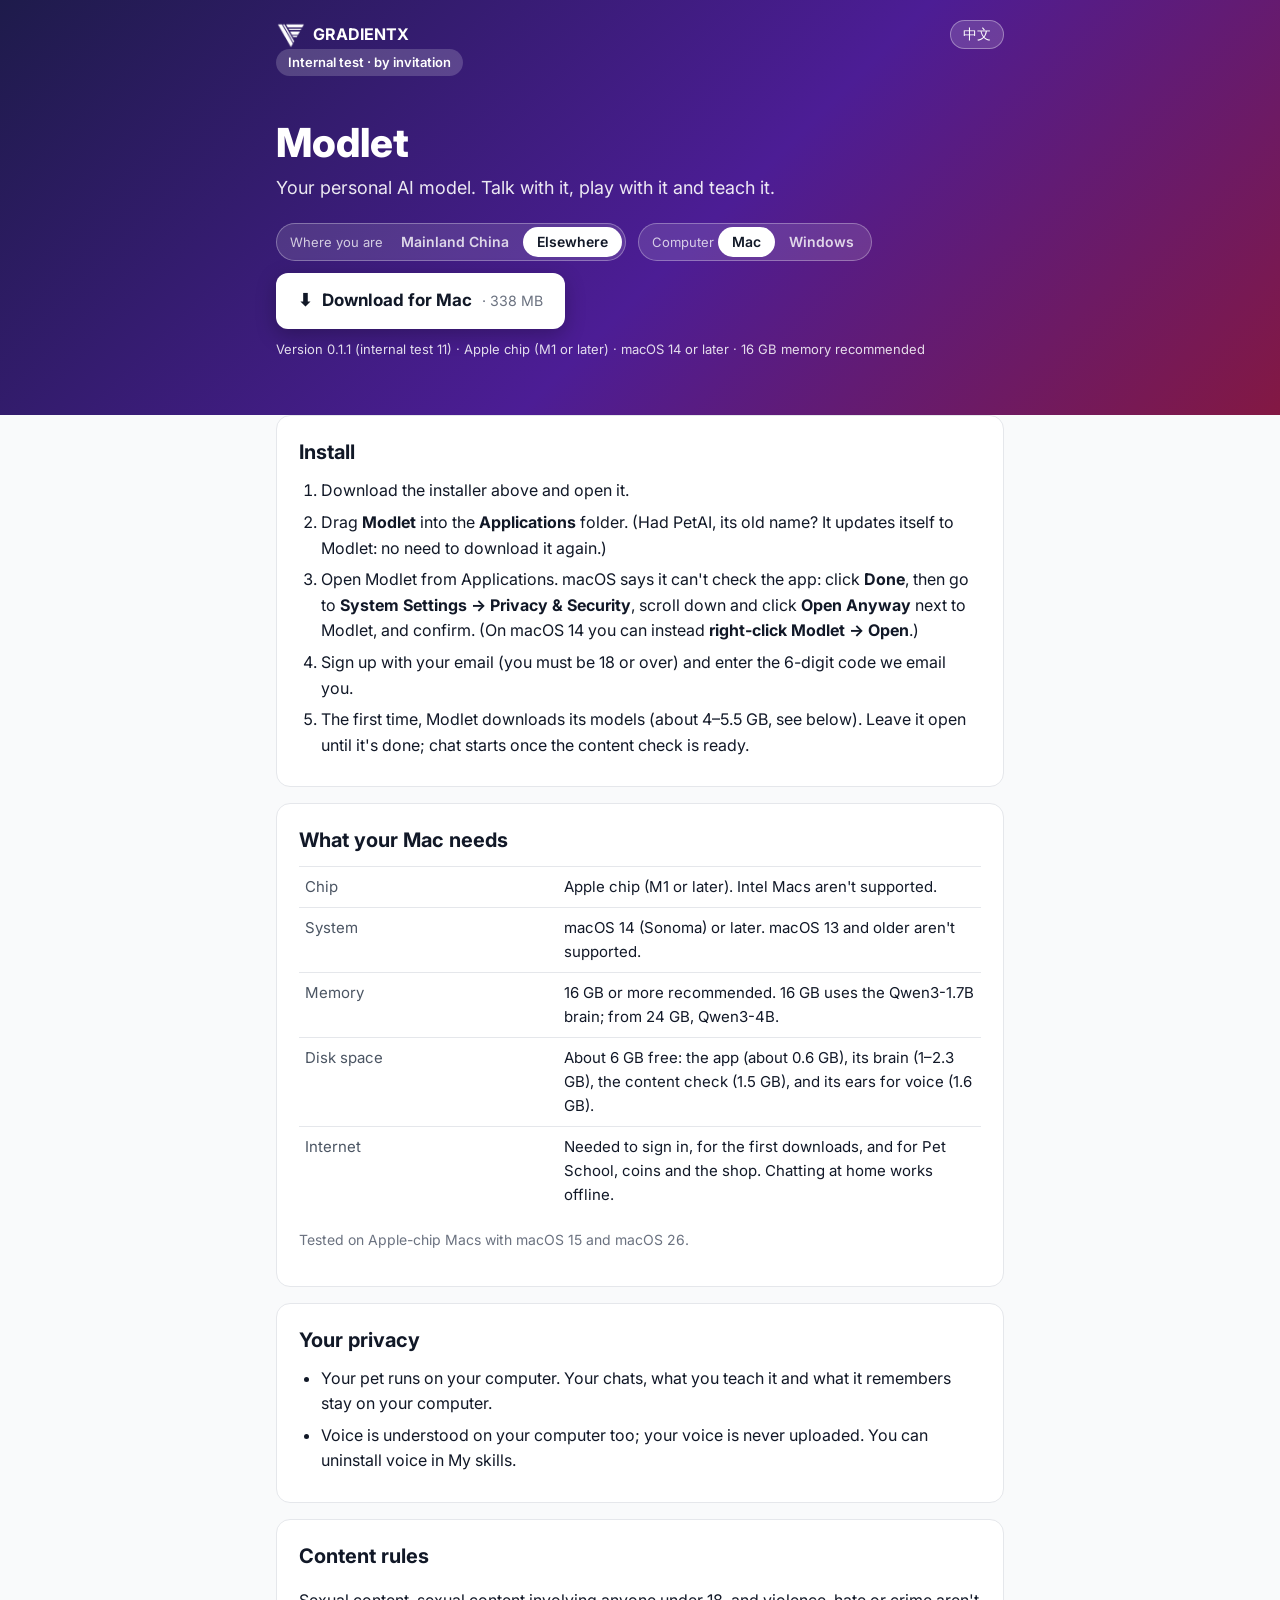
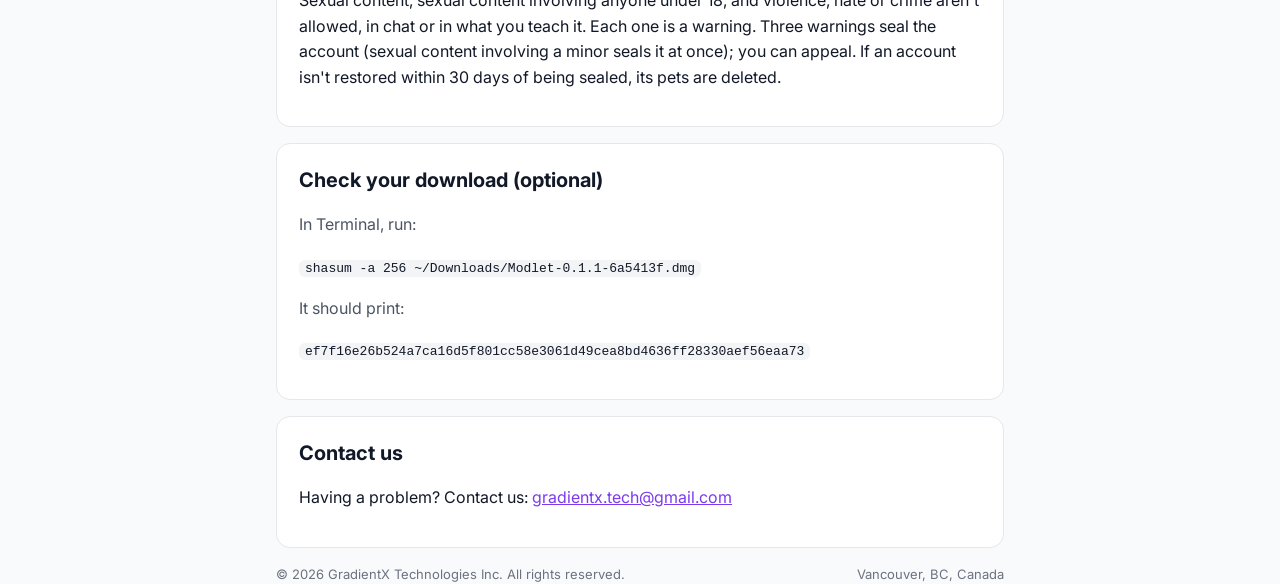
==== modlet/index.html @ 3e4a2b92 "Modlet download page: choose where you are (mainland China / elsewhere) and Mac or Windows; Windows " ====
<!DOCTYPE html>
<html lang="en">
<head>
  <meta charset="UTF-8" />
  <meta name="viewport" content="width=device-width, initial-scale=1.0" />
  <title>Modlet — internal test</title>
  <meta name="robots" content="noindex, nofollow" />
  <meta name="description" content="Modlet for Mac and Windows, an internal test by GradientX Technologies Inc." />
  <link rel="icon" type="image/png" href="../favicon.png" />
  <link rel="preconnect" href="https://fonts.googleapis.com" />
  <link rel="preconnect" href="https://fonts.gstatic.com" crossorigin />
  <!-- not render-blocking: Google Fonts doesn't load in mainland China, and the page shouldn't wait for it there -->
  <link href="https://fonts.googleapis.com/css2?family=Inter:wght@400;600;700;800&display=swap" rel="stylesheet" media="print" onload="this.media='all'" />
  <style>
    :root { --ink: #111827; --muted: #4b5563; --faint: #6b7280; --line: #e5e7eb; --bg: #f9fafb; --card: #ffffff;
            --accent: #7c3aed; --accent2: #db2777; --warn-bg: #fff7ed; --warn-line: #fdba74; --code: #f3f4f6; }
    * { box-sizing: border-box; font-family: 'Inter', -apple-system, 'PingFang SC', 'Hiragino Sans GB', sans-serif; }
    body { margin: 0; background: var(--bg); color: var(--ink); line-height: 1.6; }
    a { color: var(--accent); }
    .wrap { max-width: 760px; margin: 0 auto; padding: 0 16px; }
    header { background: linear-gradient(135deg, #1e1b4b, #4c1d95 55%, #831843); color: #fff; padding: 20px 0 56px; }
    .top { display: flex; justify-content: space-between; align-items: center; }
    .top a { color: #fff; text-decoration: none; font-weight: 700; display: flex; align-items: center; gap: 8px; }
    .top img { height: 28px; }
    .lang { background: rgba(255,255,255,.15); color: #fff; border: 1px solid rgba(255,255,255,.35); border-radius: 999px; padding: 4px 12px; cursor: pointer; font-size: 14px; }
    h1 { font-size: 40px; line-height: 1.15; margin: 40px 0 8px; font-weight: 800; }
    .sub { font-size: 18px; opacity: .9; margin: 0 0 20px; }
    .badge { display: inline-block; background: rgba(255,255,255,.18); border-radius: 999px; padding: 3px 12px; font-size: 13px; font-weight: 600; margin-bottom: 4px; }
    .dl { display: inline-flex; align-items: center; gap: 10px; background: #fff; color: var(--ink); text-decoration: none; font-weight: 700;
          padding: 14px 22px; border-radius: 12px; font-size: 17px; box-shadow: 0 6px 20px rgba(0,0,0,.25); }
    .dl small { font-weight: 400; color: var(--faint); }
    .meta { font-size: 13px; opacity: .85; margin-top: 10px; }
    main { margin-top: -28px; }
    .card { background: var(--card); border: 1px solid var(--line); border-radius: 14px; padding: 20px 22px; margin: 0 0 16px; }
    h2 { font-size: 20px; margin: 0 0 10px; }
    ol, ul { padding-left: 22px; margin: 8px 0; }
    li { margin: 6px 0; }
    .muted { color: var(--muted); }
    .faint { color: var(--faint); font-size: 14px; }
    .warn { background: var(--warn-bg); border-color: var(--warn-line); }
    code, .mono { font-family: ui-monospace, SFMono-Regular, Menlo, monospace; background: var(--code); border-radius: 6px; padding: 1px 6px; font-size: 13px; word-break: break-all; }
    table { border-collapse: collapse; width: 100%; font-size: 15px; }
    td { border-top: 1px solid var(--line); padding: 8px 6px; vertical-align: top; }
    td:first-child { color: var(--muted); width: 38%; }
    footer { color: var(--faint); font-size: 13px; padding: 24px 0 40px; display: flex; justify-content: space-between; flex-wrap: wrap; gap: 8px; }
    [data-lang="zh"] .en, [data-lang="en"] .zh { display: none; }
    [data-os="mac"] .win, [data-os="win"] .mac, [data-region="cn"] .gl, [data-region="gl"] .cn { display: none !important; }
    .switch { display: inline-flex; background: rgba(255,255,255,.12); border: 1px solid rgba(255,255,255,.3); border-radius: 999px; padding: 3px; margin: 0 8px 12px 0; }
    .switch button { background: none; border: 0; color: #fff; opacity: .8; padding: 5px 14px; border-radius: 999px; cursor: pointer; font-size: 14px; font-weight: 600; }
    .switch button.on { background: #fff; color: var(--ink); opacity: 1; }
    .switch .lbl { color: #fff; opacity: .75; font-size: 13px; padding: 5px 4px 5px 10px; }
    .note { font-size: 13px; background: rgba(255,255,255,.12); border-radius: 10px; padding: 8px 12px; margin-top: 12px; max-width: 620px; }
    @media (max-width: 520px) { h1 { font-size: 32px; } .dl { width: 100%; justify-content: center; } }
  </style>
</head>
<body data-lang="en" data-region="gl" data-os="mac">
  <header>
    <div class="wrap">
      <div class="top">
        <a href="../"><img src="../logo-footer-sm.png" alt="" /> GRADIENTX</a>
        <button class="lang" id="lang" type="button">中文</button>
      </div>
      <span class="badge"><span class="en">Internal test · by invitation</span><span class="zh">内测版 · 仅限受邀测试</span></span>
      <h1>Modlet</h1>
      <p class="sub">
        <span class="en">Your personal AI model. Talk with it, play with it and teach it.</span>
        <span class="zh">你的私人 AI 模型。和它聊天、陪它玩、教它学东西。</span>
      </p>
      <div>
        <span class="switch" role="group"><span class="lbl"><span class="en">Where you are</span><span class="zh">你在</span></span>
          <button type="button" data-set-region="cn"><span class="en">Mainland China</span><span class="zh">中国大陆</span></button>
          <button type="button" data-set-region="gl"><span class="en">Elsewhere</span><span class="zh">其他地区</span></button></span>
        <span class="switch" role="group"><span class="lbl"><span class="en">Computer</span><span class="zh">电脑</span></span>
          <button type="button" data-set-os="mac">Mac</button>
          <button type="button" data-set-os="win">Windows</button></span>
      </div>
      <a class="dl mac" id="dl-mac" href="#">
        ⬇︎ <span class="en">Download for Mac</span><span class="zh">下载 Mac 版</span> <small>· 338 MB</small>
      </a>
      <a class="dl win" id="dl-win" href="#">
        ⬇︎ <span class="en">Download for Windows</span><span class="zh">下载 Windows 版</span> <small>· 81 MB</small>
      </a>
      <div class="meta mac">
        <span class="en">Version 0.1.1 (internal test 11) · Apple chip (M1 or later) · macOS 14 or later · 16 GB memory recommended</span>
        <span class="zh">版本 0.1.1（内测 11）· 需要 Apple 芯片（M1 或更新）· macOS 14 或更新 · 建议 16 GB 内存</span>
      </div>
      <div class="meta win">
        <span class="en">Version 0.1.0 (Windows internal test 4) · Windows 10 or 11, 64-bit · NVIDIA graphics card with 6 GB or more</span>
        <span class="zh">版本 0.1.0（Windows 内测 4）· Windows 10 或 11（64 位）· 6 GB 以上显存的 NVIDIA 显卡</span>
      </div>
      <div class="note cn">
        <span class="en">For mainland China, Modlet downloads its models from hf-mirror.com and (on Windows) PyTorch from Alibaba Cloud's mirror, by itself. The installer itself still comes from GitHub for now; if it's slow, email us and we'll send it another way.</span>
        <span class="zh">在中国大陆，Modlet 会自动改从国内镜像下载模型（hf-mirror.com），Windows 版的 PyTorch 改从阿里云镜像下载，不用任何设置。安装包本身目前还是从 GitHub 下载；如果很慢，请发邮件联系我们，我们用其他方式发给你。</span>
      </div>
    </div>
  </header>

  <main class="wrap">
    <section class="card">
      <h2><span class="en">Install</span><span class="zh">安装步骤</span></h2>
      <ol class="en mac">
        <li>Download the installer above and open it.</li>
        <li>Drag <b>Modlet</b> into the <b>Applications</b> folder. (Had PetAI, its old name? It updates itself to Modlet: no need to download it again.)</li>
        <li>Open Modlet from Applications. macOS says it can't check the app: click <b>Done</b>, then go to <b>System Settings → Privacy &amp; Security</b>, scroll down and click <b>Open Anyway</b> next to Modlet, and confirm. (On macOS 14 you can instead <b>right-click Modlet → Open</b>.)</li>
        <li>Sign up with your email (you must be 18 or over) and enter the 6-digit code we email you.</li>
        <li>The first time, Modlet downloads its models (about 4–5.5 GB, see below). Leave it open until it's done; chat starts once the content check is ready.</li>
      </ol>
      <ol class="zh mac">
        <li>下载上面的安装包，双击打开。</li>
        <li>把 <b>Modlet</b> 拖进「<b>应用程序</b>」文件夹。（装过它的旧名字 PetAI？它会自动更新成 Modlet，不用重新下载。）</li>
        <li>在「应用程序」里打开 Modlet，系统会提示无法验证这个 App：点「<b>完成</b>」，然后打开「<b>系统设置 → 隐私与安全性</b>」，往下找到 Modlet，点「<b>仍要打开</b>」并确认。（macOS 14 上也可以直接<b>右键点 Modlet → 打开</b>。）</li>
        <li>用邮箱注册（需要年满 18 岁），输入我们发到你邮箱的 6 位验证码。</li>
        <li>第一次打开时，Modlet 会下载它的模型（约 4–5.5 GB，见下方）。下载完之前请保持打开；内容安全检查准备好之后就能聊天了。</li>
      </ol>
      <ol class="en win">
        <li>Download the installer above and open it.</li>
        <li>The installer isn't signed yet, so Windows SmartScreen warns you: click <b>More info</b>, then <b>Run anyway</b>.</li>
        <li>Keep the internet on: the installer downloads PyTorch (about 2.6 GB) and checks it. This takes a while; leave it running.</li>
        <li>Open Modlet from the Start menu. Sign up with your email (you must be 18 or over) and enter the 6-digit code we email you.</li>
        <li>When you adopt a pet you choose its model (0.6B or 1.7B); it downloads the first time.</li>
        <li>To update, install the new version over the old one. Don't uninstall first: your pets stay, and PyTorch isn't downloaded again.</li>
      </ol>
      <ol class="zh win">
        <li>下载上面的安装包，双击打开。</li>
        <li>安装程序还没有签名，Windows 会弹出 SmartScreen 警告：点「<b>更多信息</b>」，再点「<b>仍要运行</b>」。</li>
        <li>安装时请保持联网：安装程序会下载约 2.6 GB 的 PyTorch 并核对校验和，需要一段时间，请不要关掉。</li>
        <li>从开始菜单打开 Modlet，用邮箱注册（需要年满 18 岁），输入我们发到你邮箱的 6 位验证码。</li>
        <li>领养宠物时选模型大小（0.6B 或 1.7B），第一次会下载模型。</li>
        <li>更新时直接安装新版本覆盖旧版，<b>不要先卸载</b>：宠物都会保留，PyTorch 也不用重新下载。</li>
      </ol>
    </section>

    <section class="card win">
      <h2><span class="en">What your PC needs</span><span class="zh">电脑要求</span></h2>
      <table>
        <tr><td><span class="en">System</span><span class="zh">系统</span></td><td><span class="en">Windows 10 or 11, 64-bit.</span><span class="zh">Windows 10 或 11（64 位）。</span></td></tr>
        <tr><td><span class="en">Graphics card</span><span class="zh">显卡</span></td>
            <td><span class="en">NVIDIA with 6 GB or more (a laptop RTX 3060 is fine), driver 560 or newer. Computers without an NVIDIA card aren't supported yet.</span><span class="zh">6 GB 以上显存的 NVIDIA 显卡（笔记本 RTX 3060 就可以），显卡驱动 560 或更新。暂不支持没有 NVIDIA 显卡的电脑。</span></td></tr>
        <tr><td><span class="en">Not in this test yet</span><span class="zh">这一版还没有</span></td>
            <td><span class="en">The pet out on your desktop, and automatic updates.</span><span class="zh">桌面宠物、自动更新。</span></td></tr>
      </table>
    </section>

    <section class="card mac">
      <h2><span class="en">What your Mac needs</span><span class="zh">电脑要求</span></h2>
      <table>
        <tr><td><span class="en">Chip</span><span class="zh">芯片</span></td>
            <td><span class="en">Apple chip (M1 or later). Intel Macs aren't supported.</span><span class="zh">Apple 芯片（M1 或更新）。不支持 Intel 芯片的 Mac。</span></td></tr>
        <tr><td><span class="en">System</span><span class="zh">系统</span></td><td><span class="en">macOS 14 (Sonoma) or later. macOS 13 and older aren't supported.</span><span class="zh">macOS 14（Sonoma）或更新。不支持 macOS 13 及更早的系统。</span></td></tr>
        <tr><td><span class="en">Memory</span><span class="zh">内存</span></td>
            <td><span class="en">16 GB or more recommended. 16 GB uses the Qwen3-1.7B brain; from 24 GB, Qwen3-4B.</span><span class="zh">建议 16 GB 或以上。16 GB 用 Qwen3-1.7B 作为宠物的大脑，24 GB 起用 Qwen3-4B。</span></td></tr>
        <tr><td><span class="en">Disk space</span><span class="zh">硬盘空间</span></td>
            <td><span class="en">About 6 GB free: the app (about 0.6 GB), its brain (1–2.3 GB), the content check (1.5 GB), and its ears for voice (1.6 GB).</span>
                <span class="zh">约 6 GB 可用空间：App 本身（约 0.6 GB）、宠物大脑（1–2.3 GB）、内容安全检查（1.5 GB）、听懂说话的语音模型（1.6 GB）。</span></td></tr>
        <tr><td><span class="en">Internet</span><span class="zh">网络</span></td>
            <td><span class="en">Needed to sign in, for the first downloads, and for Pet School, coins and the shop. Chatting at home works offline.</span>
                <span class="zh">登录、第一次下载、宠物学校、金币和商店需要联网；在家聊天不联网也可以。</span></td></tr>
      </table>
      <p class="en faint">Tested on Apple-chip Macs with macOS 15 and macOS 26.</p>
      <p class="zh faint">已在 macOS 15 和 macOS 26 的 Apple 芯片 Mac 上测试过。</p>
    </section>

    <section class="card">
      <h2><span class="en">Your privacy</span><span class="zh">隐私</span></h2>
      <ul class="en">
        <li>Your pet runs on your computer. Your chats, what you teach it and what it remembers stay on your computer.</li>
        <li>Voice is understood on your computer too; your voice is never uploaded. You can uninstall voice in My skills.</li>
      </ul>
      <ul class="zh">
        <li>宠物运行在你的电脑上。你们的聊天、你教它的东西、它记得的事都留在你的电脑里。</li>
        <li>语音识别也在你的电脑上进行，声音不会上传。不想要语音的话，可以在「我的本领」里卸载。</li>
      </ul>
    </section>

    <section class="card">
      <h2><span class="en">Content rules</span><span class="zh">使用规则</span></h2>
      <p class="en">Sexual content, sexual content involving anyone under 18, and violence, hate or crime aren't allowed, in chat or in what you teach it. Each one is a warning. Three warnings seal the account (sexual content involving a minor seals it at once); you can appeal. If an account isn't restored within 30 days of being sealed, its pets are deleted.</p>
      <p class="zh">不允许色情内容、涉及未满 18 岁者的性内容，以及暴力、仇恨或违法内容，聊天和教学都一样。每次违反记一次警告；满 3 次账号会被封存（涉及未成年人的性内容会立即封存），可以申诉。封存后 30 天内没有恢复，宠物会被删除。</p>
    </section>

    <section class="card">
      <h2><span class="en">Check your download (optional)</span><span class="zh">核对下载的文件（可选）</span></h2>
      <p class="muted"><span class="en mac">In Terminal, run:</span><span class="zh mac">在「终端」里运行：</span><span class="en win">In Command Prompt, run:</span><span class="zh win">在「命令提示符」里运行：</span></p>
      <div class="mac">
      <p><code>shasum -a 256 ~/Downloads/Modlet-0.1.1-6a5413f.dmg</code></p>
      <p class="muted"><span class="en">It should print:</span><span class="zh">应该显示：</span></p>
      <p><code>ef7f16e26b524a7ca16d5f801cc58e3061d49cea8bd4636ff28330aef56eaa73</code></p>
      </div>
      <div class="win">
      <p><code>certutil -hashfile %USERPROFILE%\Downloads\Modlet-Setup-0.1.0-0eaaa98.exe SHA256</code></p>
      <p class="muted"><span class="en">It should print:</span><span class="zh">应该显示：</span></p>
      <p><code>7091e2fd95411948cbe59237aeea8d54b0288804d0c0c2745edfb0b64ae42e3a</code></p>
      </div>
    </section>

    <section class="card">
      <h2><span class="en">Contact us</span><span class="zh">联系我们</span></h2>
      <p class="en">Having a problem? Contact us: <a href="mailto:gradientx.tech@gmail.com">gradientx.tech@gmail.com</a></p>
      <p class="zh">遇到问题，请联系：<a href="mailto:gradientx.tech@gmail.com">gradientx.tech@gmail.com</a></p>
    </section>
  </main>

  <footer class="wrap">
    <span>&copy; 2026 GradientX Technologies Inc. All rights reserved.</span>
    <span>Vancouver, BC, Canada</span>
  </footer>

  <script>
    (function () {
      // Where each download comes from. "cn": mainland China; same files as "gl" until a mainland mirror exists.
      var GH = "https://github.com/gradientx-tech/petai-releases/releases/download/";
      var DL = {
        gl: { mac: GH + "v0.1.1-test11/Modlet-0.1.1-6a5413f.dmg", win: GH + "v0.1.0-win4/Modlet-Setup-0.1.0-0eaaa98.exe" },
        cn: { mac: GH + "v0.1.1-test11/Modlet-0.1.1-6a5413f.dmg", win: GH + "v0.1.0-win4/Modlet-Setup-0.1.0-0eaaa98.exe" }
      };
      var get = function (k) { try { return localStorage.getItem(k); } catch (e) { return null; } };
      var put = function (k, v) { try { localStorage.setItem(k, v); } catch (e) {} };
      var b = document.body;
      var tz = ""; try { tz = Intl.DateTimeFormat().resolvedOptions().timeZone || ""; } catch (e) {}
      var region = get("modlet.region") || (/^Asia\/(Shanghai|Chongqing|Chungking|Harbin|Urumqi|Kashgar)$/.test(tz) ? "cn" : "gl");
      var os = get("modlet.os") || (/Windows/i.test(navigator.userAgent) ? "win" : "mac");
      var lang = get("petai.lang") || ((navigator.language || "").toLowerCase().indexOf("zh") === 0 ? "zh" : "en");
      var draw = function () {
        b.setAttribute("data-lang", lang); b.setAttribute("data-region", region); b.setAttribute("data-os", os);
        document.documentElement.lang = lang === "zh" ? "zh-CN" : "en";
        document.getElementById("lang").textContent = lang === "zh" ? "English" : "中文";
        document.title = lang === "zh" ? "Modlet — 内测" : "Modlet — internal test";
        document.getElementById("dl-mac").href = DL[region].mac;
        document.getElementById("dl-win").href = DL[region].win;
        document.querySelectorAll("[data-set-region]").forEach(function (x) { x.classList.toggle("on", x.getAttribute("data-set-region") === region); });
        document.querySelectorAll("[data-set-os]").forEach(function (x) { x.classList.toggle("on", x.getAttribute("data-set-os") === os); });
      };
      draw();
      document.getElementById("lang").onclick = function () { lang = lang === "zh" ? "en" : "zh"; put("petai.lang", lang); draw(); };
      document.querySelectorAll("[data-set-region]").forEach(function (x) { x.onclick = function () { region = x.getAttribute("data-set-region"); put("modlet.region", region); draw(); }; });
      document.querySelectorAll("[data-set-os]").forEach(function (x) { x.onclick = function () { os = x.getAttribute("data-set-os"); put("modlet.os", os); draw(); }; });
    })();
  </script>
</body>
</html>
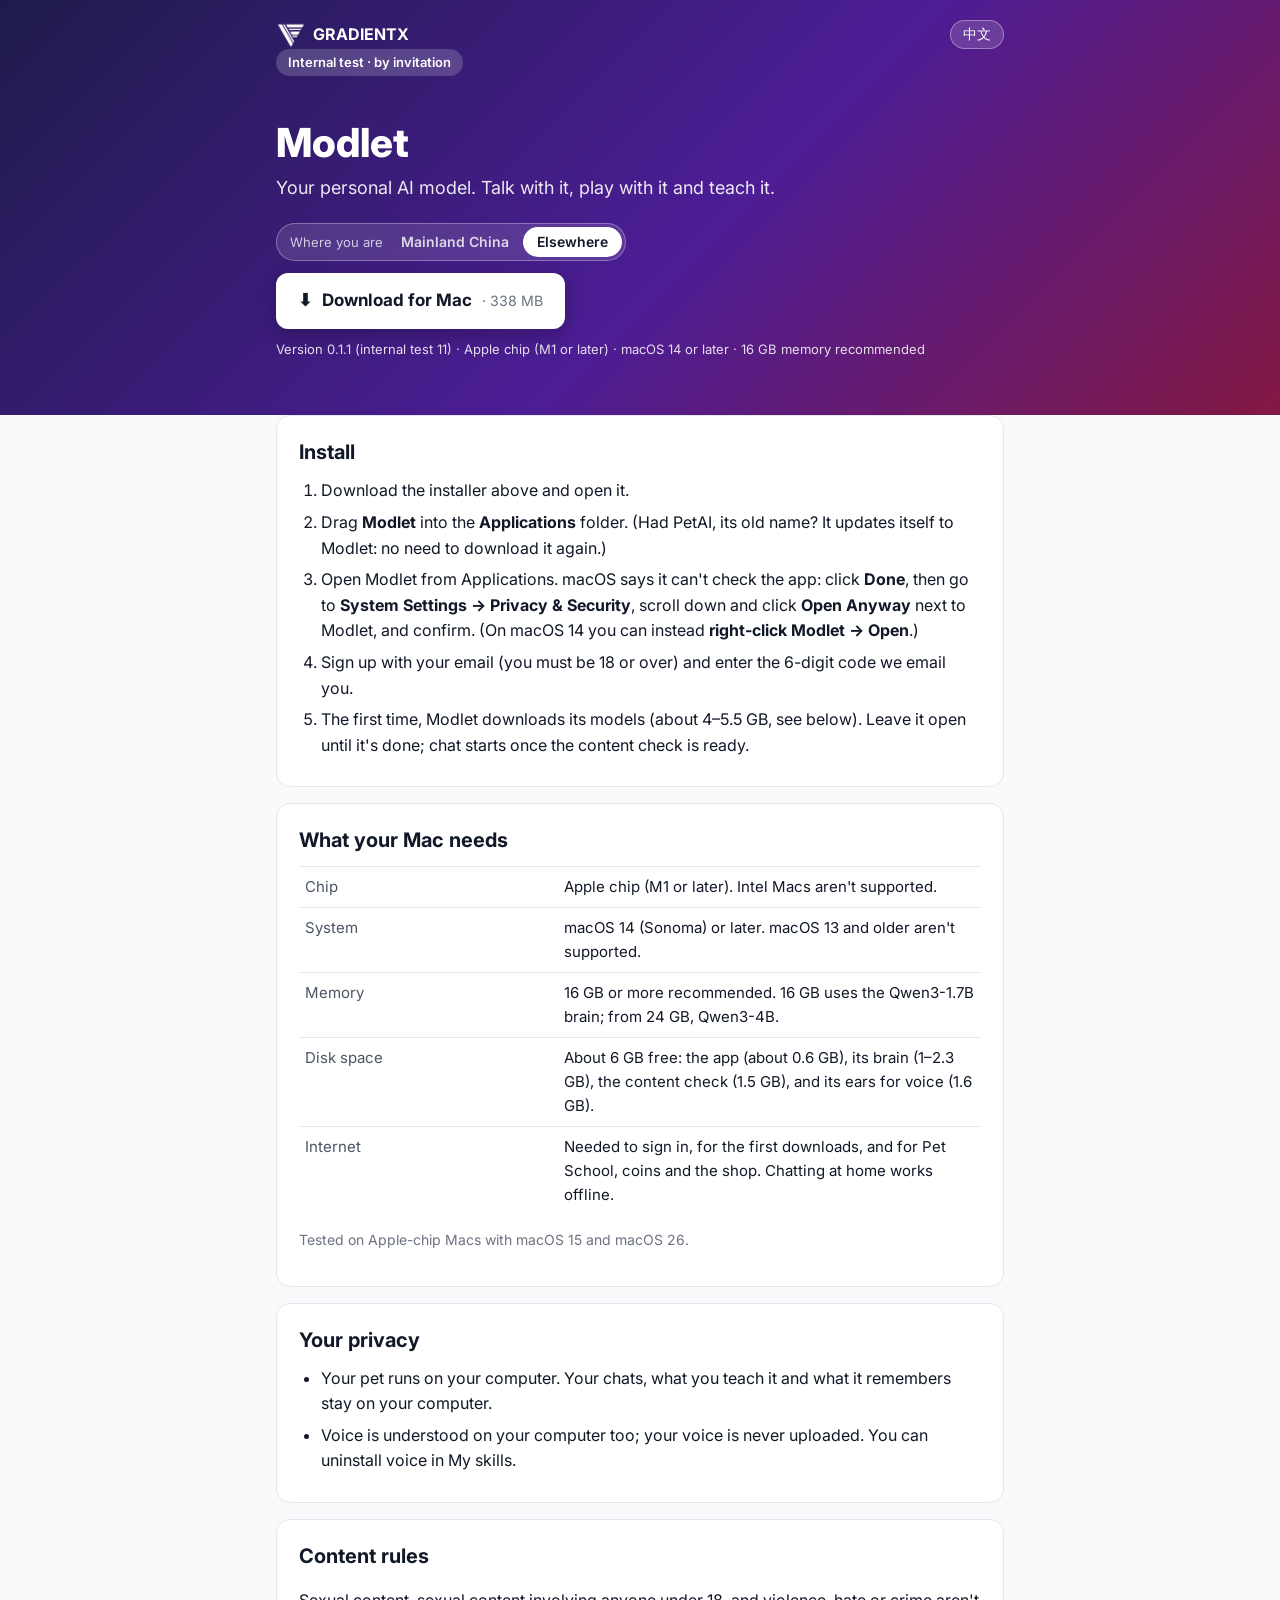
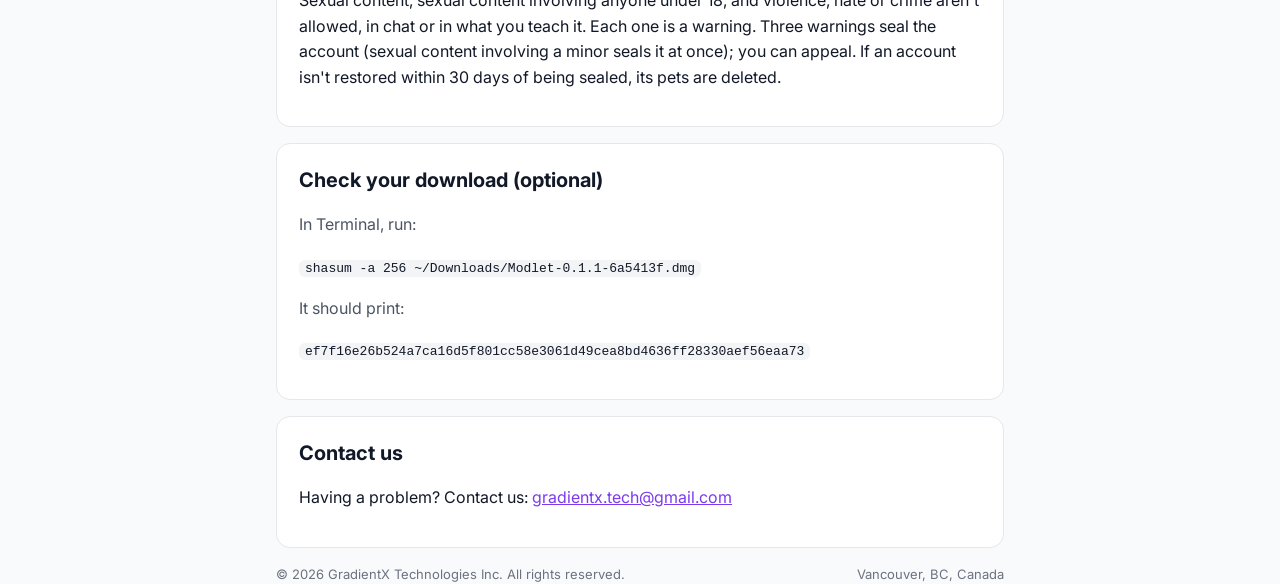
==== commit 26087a28: "Modlet download page: Windows off for now (Mac only; the Windows parts stay in the page, hidden) Co-" ====
--- a/modlet/index.html
+++ b/modlet/index.html
@@ -5,7 +5,7 @@
   <meta name="viewport" content="width=device-width, initial-scale=1.0" />
   <title>Modlet — internal test</title>
   <meta name="robots" content="noindex, nofollow" />
-  <meta name="description" content="Modlet for Mac and Windows, an internal test by GradientX Technologies Inc." />
+  <meta name="description" content="Modlet for Mac, an internal test by GradientX Technologies Inc." />
   <link rel="icon" type="image/png" href="../favicon.png" />
   <link rel="preconnect" href="https://fonts.googleapis.com" />
   <link rel="preconnect" href="https://fonts.gstatic.com" crossorigin />
@@ -45,6 +45,7 @@
     footer { color: var(--faint); font-size: 13px; padding: 24px 0 40px; display: flex; justify-content: space-between; flex-wrap: wrap; gap: 8px; }
     [data-lang="zh"] .en, [data-lang="en"] .zh { display: none; }
     [data-os="mac"] .win, [data-os="win"] .mac, [data-region="cn"] .gl, [data-region="gl"] .cn { display: none !important; }
+    .switch[hidden] { display: none !important; }
     .switch { display: inline-flex; background: rgba(255,255,255,.12); border: 1px solid rgba(255,255,255,.3); border-radius: 999px; padding: 3px; margin: 0 8px 12px 0; }
     .switch button { background: none; border: 0; color: #fff; opacity: .8; padding: 5px 14px; border-radius: 999px; cursor: pointer; font-size: 14px; font-weight: 600; }
     .switch button.on { background: #fff; color: var(--ink); opacity: 1; }
@@ -70,7 +71,7 @@
         <span class="switch" role="group"><span class="lbl"><span class="en">Where you are</span><span class="zh">你在</span></span>
           <button type="button" data-set-region="cn"><span class="en">Mainland China</span><span class="zh">中国大陆</span></button>
           <button type="button" data-set-region="gl"><span class="en">Elsewhere</span><span class="zh">其他地区</span></button></span>
-        <span class="switch" role="group"><span class="lbl"><span class="en">Computer</span><span class="zh">电脑</span></span>
+        <span class="switch" role="group" hidden><span class="lbl"><span class="en">Computer</span><span class="zh">电脑</span></span>
           <button type="button" data-set-os="mac">Mac</button>
           <button type="button" data-set-os="win">Windows</button></span>
       </div>
@@ -85,12 +86,12 @@
         <span class="zh">版本 0.1.1（内测 11）· 需要 Apple 芯片（M1 或更新）· macOS 14 或更新 · 建议 16 GB 内存</span>
       </div>
       <div class="meta win">
-        <span class="en">Version 0.1.0 (Windows internal test 4) · Windows 10 or 11, 64-bit · NVIDIA graphics card with 6 GB or more</span>
-        <span class="zh">版本 0.1.0（Windows 内测 4）· Windows 10 或 11（64 位）· 6 GB 以上显存的 NVIDIA 显卡</span>
+        <span class="en">Version 0.1.0 (Windows internal test 5) · Windows 10 or 11, 64-bit · NVIDIA graphics card with 6 GB or more</span>
+        <span class="zh">版本 0.1.0（Windows 内测 5）· Windows 10 或 11（64 位）· 6 GB 以上显存的 NVIDIA 显卡</span>
       </div>
       <div class="note cn">
-        <span class="en">For mainland China, Modlet downloads its models from hf-mirror.com and (on Windows) PyTorch from Alibaba Cloud's mirror, by itself. The installer itself still comes from GitHub for now; if it's slow, email us and we'll send it another way.</span>
-        <span class="zh">在中国大陆，Modlet 会自动改从国内镜像下载模型（hf-mirror.com），Windows 版的 PyTorch 改从阿里云镜像下载，不用任何设置。安装包本身目前还是从 GitHub 下载；如果很慢，请发邮件联系我们，我们用其他方式发给你。</span>
+        <span class="en">For mainland China, Modlet downloads its models from hf-mirror.com by itself. The installer itself still comes from GitHub for now; if it's slow, email us and we'll send it another way.</span>
+        <span class="zh">在中国大陆，Modlet 会自动改从国内镜像下载模型（hf-mirror.com），不用任何设置。安装包本身目前还是从 GitHub 下载；如果很慢，请发邮件联系我们，我们用其他方式发给你。</span>
       </div>
     </div>
   </header>
@@ -187,9 +188,9 @@
       <p><code>ef7f16e26b524a7ca16d5f801cc58e3061d49cea8bd4636ff28330aef56eaa73</code></p>
       </div>
       <div class="win">
-      <p><code>certutil -hashfile %USERPROFILE%\Downloads\Modlet-Setup-0.1.0-0eaaa98.exe SHA256</code></p>
+      <p><code>certutil -hashfile %USERPROFILE%\Downloads\Modlet-Setup-0.1.0-d2a2415.exe SHA256</code></p>
       <p class="muted"><span class="en">It should print:</span><span class="zh">应该显示：</span></p>
-      <p><code>7091e2fd95411948cbe59237aeea8d54b0288804d0c0c2745edfb0b64ae42e3a</code></p>
+      <p><code>9ea1c74bd1808397354ce9e5c58f0f8bd634da4d524f6c9ce50135d89a84932f</code></p>
       </div>
     </section>
 
@@ -210,15 +211,17 @@
       // Where each download comes from. "cn": mainland China; same files as "gl" until a mainland mirror exists.
       var GH = "https://github.com/gradientx-tech/petai-releases/releases/download/";
       var DL = {
-        gl: { mac: GH + "v0.1.1-test11/Modlet-0.1.1-6a5413f.dmg", win: GH + "v0.1.0-win4/Modlet-Setup-0.1.0-0eaaa98.exe" },
-        cn: { mac: GH + "v0.1.1-test11/Modlet-0.1.1-6a5413f.dmg", win: GH + "v0.1.0-win4/Modlet-Setup-0.1.0-0eaaa98.exe" }
+        gl: { mac: GH + "v0.1.1-test11/Modlet-0.1.1-6a5413f.dmg", win: GH + "v0.1.0-win5/Modlet-Setup-0.1.0-d2a2415.exe" },
+        cn: { mac: GH + "v0.1.1-test11/Modlet-0.1.1-6a5413f.dmg", win: GH + "v0.1.0-win5/Modlet-Setup-0.1.0-d2a2415.exe" }
       };
       var get = function (k) { try { return localStorage.getItem(k); } catch (e) { return null; } };
       var put = function (k, v) { try { localStorage.setItem(k, v); } catch (e) {} };
       var b = document.body;
       var tz = ""; try { tz = Intl.DateTimeFormat().resolvedOptions().timeZone || ""; } catch (e) {}
       var region = get("modlet.region") || (/^Asia\/(Shanghai|Chongqing|Chungking|Harbin|Urumqi|Kashgar)$/.test(tz) ? "cn" : "gl");
-      var os = get("modlet.os") || (/Windows/i.test(navigator.userAgent) ? "win" : "mac");
+      // Windows is off the page for now (2026-11-23): its download, steps and needs are still here, hidden; to bring it
+      // back, take "hidden" off the Computer switch and use: get("modlet.os") || (/Windows/i.test(navigator.userAgent) ? "win" : "mac")
+      var os = "mac";
       var lang = get("petai.lang") || ((navigator.language || "").toLowerCase().indexOf("zh") === 0 ? "zh" : "en");
       var draw = function () {
         b.setAttribute("data-lang", lang); b.setAttribute("data-region", region); b.setAttribute("data-os", os);
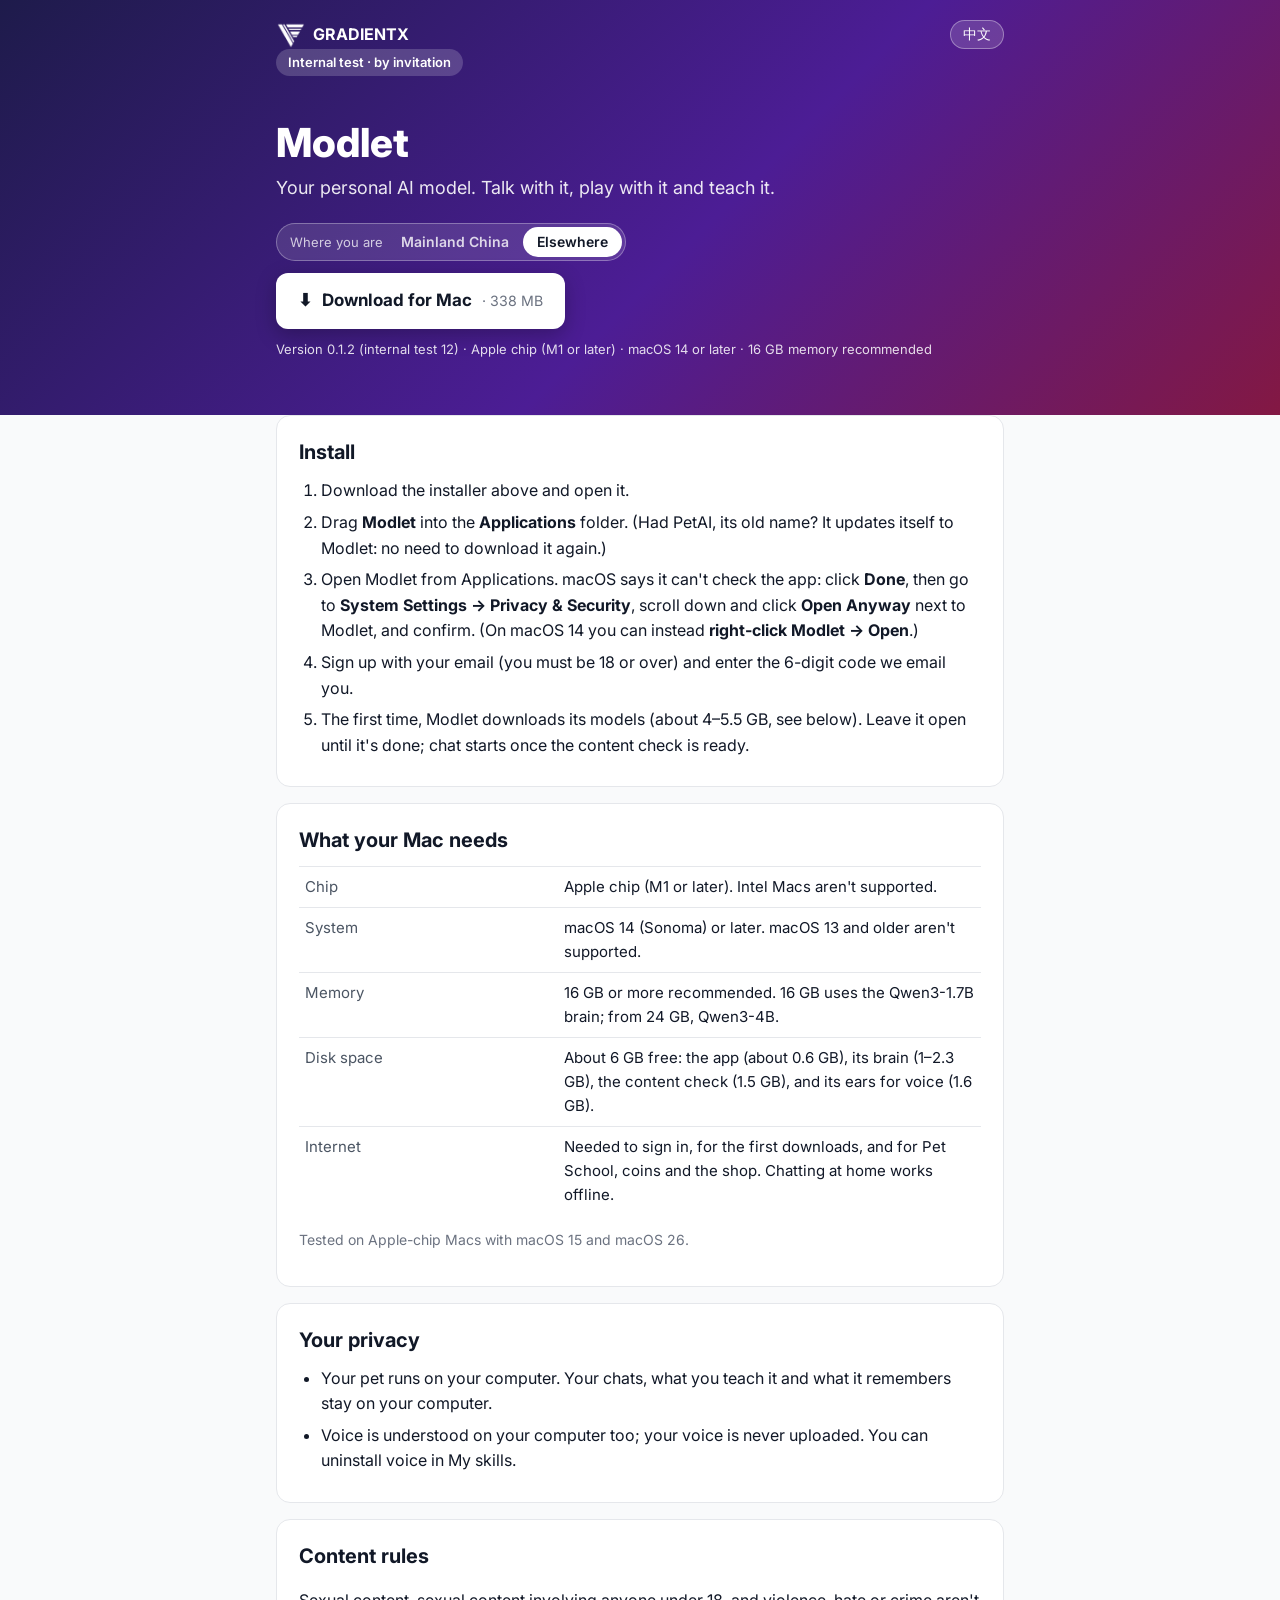
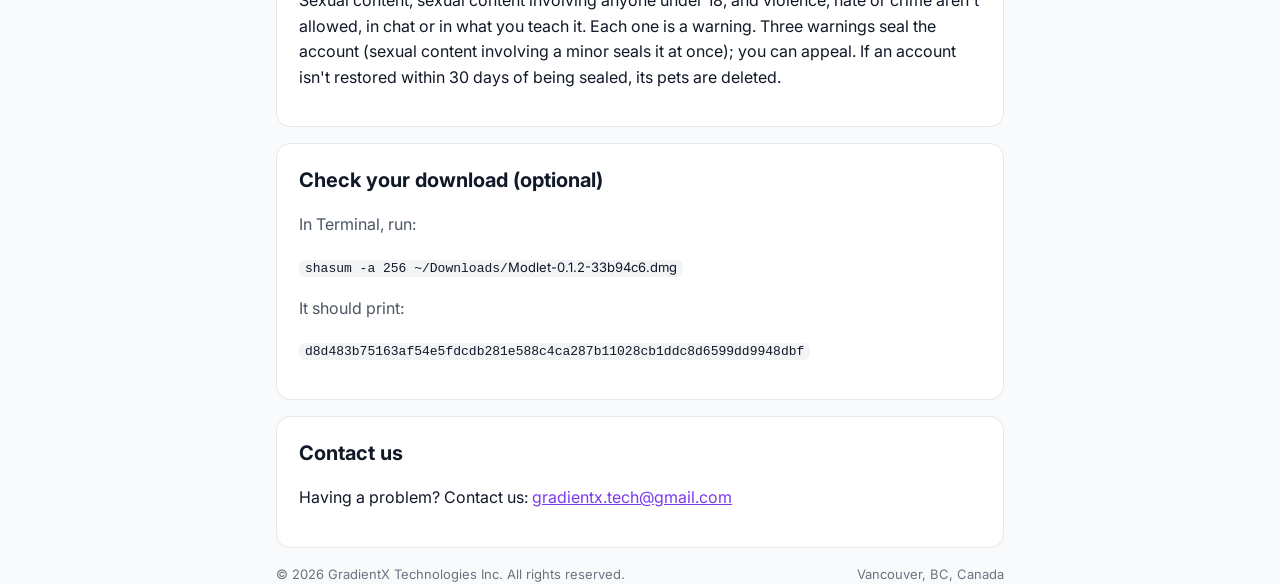
==== commit c49b9198: "Modlet download page: internal test 12, and mainland China gets its own Mac installer (Modlet-CN) Ca" ====
--- a/modlet/index.html
+++ b/modlet/index.html
@@ -82,8 +82,8 @@
         ⬇︎ <span class="en">Download for Windows</span><span class="zh">下载 Windows 版</span> <small>· 81 MB</small>
       </a>
       <div class="meta mac">
-        <span class="en">Version 0.1.1 (internal test 11) · Apple chip (M1 or later) · macOS 14 or later · 16 GB memory recommended</span>
-        <span class="zh">版本 0.1.1（内测 11）· 需要 Apple 芯片（M1 或更新）· macOS 14 或更新 · 建议 16 GB 内存</span>
+        <span class="en">Version 0.1.2 (internal test 12) · Apple chip (M1 or later) · macOS 14 or later · 16 GB memory recommended</span>
+        <span class="zh">版本 0.1.2（内测 12）· 需要 Apple 芯片（M1 或更新）· macOS 14 或更新 · 建议 16 GB 内存</span>
       </div>
       <div class="meta win">
         <span class="en">Version 0.1.0 (Windows internal test 5) · Windows 10 or 11, 64-bit · NVIDIA graphics card with 6 GB or more</span>
@@ -183,9 +183,9 @@
       <h2><span class="en">Check your download (optional)</span><span class="zh">核对下载的文件（可选）</span></h2>
       <p class="muted"><span class="en mac">In Terminal, run:</span><span class="zh mac">在「终端」里运行：</span><span class="en win">In Command Prompt, run:</span><span class="zh win">在「命令提示符」里运行：</span></p>
       <div class="mac">
-      <p><code>shasum -a 256 ~/Downloads/Modlet-0.1.1-6a5413f.dmg</code></p>
+      <p><code>shasum -a 256 ~/Downloads/<span id="sum-mac-file">Modlet-0.1.2-33b94c6.dmg</span></code></p>
       <p class="muted"><span class="en">It should print:</span><span class="zh">应该显示：</span></p>
-      <p><code>ef7f16e26b524a7ca16d5f801cc58e3061d49cea8bd4636ff28330aef56eaa73</code></p>
+      <p><code id="sum-mac">d8d483b75163af54e5fdcdb281e588c4ca287b11028cb1ddc8d6599dd9948dbf</code></p>
       </div>
       <div class="win">
       <p><code>certutil -hashfile %USERPROFILE%\Downloads\Modlet-Setup-0.1.0-d2a2415.exe SHA256</code></p>
@@ -208,11 +208,14 @@
 
   <script>
     (function () {
-      // Where each download comes from. "cn": mainland China; same files as "gl" until a mainland mirror exists.
+      // Where each download comes from. "cn": mainland China, its own Mac installer since internal test 12 (Chinese money
+      // packs, Baidu Baike, 12356), still on GitHub until a mainland mirror exists; Windows the same file for both.
       var GH = "https://github.com/gradientx-tech/petai-releases/releases/download/";
       var DL = {
-        gl: { mac: GH + "v0.1.1-test11/Modlet-0.1.1-6a5413f.dmg", win: GH + "v0.1.0-win5/Modlet-Setup-0.1.0-d2a2415.exe" },
-        cn: { mac: GH + "v0.1.1-test11/Modlet-0.1.1-6a5413f.dmg", win: GH + "v0.1.0-win5/Modlet-Setup-0.1.0-d2a2415.exe" }
+        gl: { mac: GH + "v0.1.2-test12/Modlet-0.1.2-33b94c6.dmg", win: GH + "v0.1.0-win5/Modlet-Setup-0.1.0-d2a2415.exe",
+              macFile: "Modlet-0.1.2-33b94c6.dmg", macSum: "d8d483b75163af54e5fdcdb281e588c4ca287b11028cb1ddc8d6599dd9948dbf" },
+        cn: { mac: GH + "v0.1.2-test12/Modlet-CN-0.1.2-33b94c6.dmg", win: GH + "v0.1.0-win5/Modlet-Setup-0.1.0-d2a2415.exe",
+              macFile: "Modlet-CN-0.1.2-33b94c6.dmg", macSum: "fe4004a4181b3b5ca9db77f273d9c3257384bf7dfe8b96bf96bfe59de462af0d" }
       };
       var get = function (k) { try { return localStorage.getItem(k); } catch (e) { return null; } };
       var put = function (k, v) { try { localStorage.setItem(k, v); } catch (e) {} };
@@ -229,6 +232,8 @@
         document.getElementById("lang").textContent = lang === "zh" ? "English" : "中文";
         document.title = lang === "zh" ? "Modlet — 内测" : "Modlet — internal test";
         document.getElementById("dl-mac").href = DL[region].mac;
+        document.getElementById("sum-mac-file").textContent = DL[region].macFile;
+        document.getElementById("sum-mac").textContent = DL[region].macSum;
         document.getElementById("dl-win").href = DL[region].win;
         document.querySelectorAll("[data-set-region]").forEach(function (x) { x.classList.toggle("on", x.getAttribute("data-set-region") === region); });
         document.querySelectorAll("[data-set-os]").forEach(function (x) { x.classList.toggle("on", x.getAttribute("data-set-os") === os); });
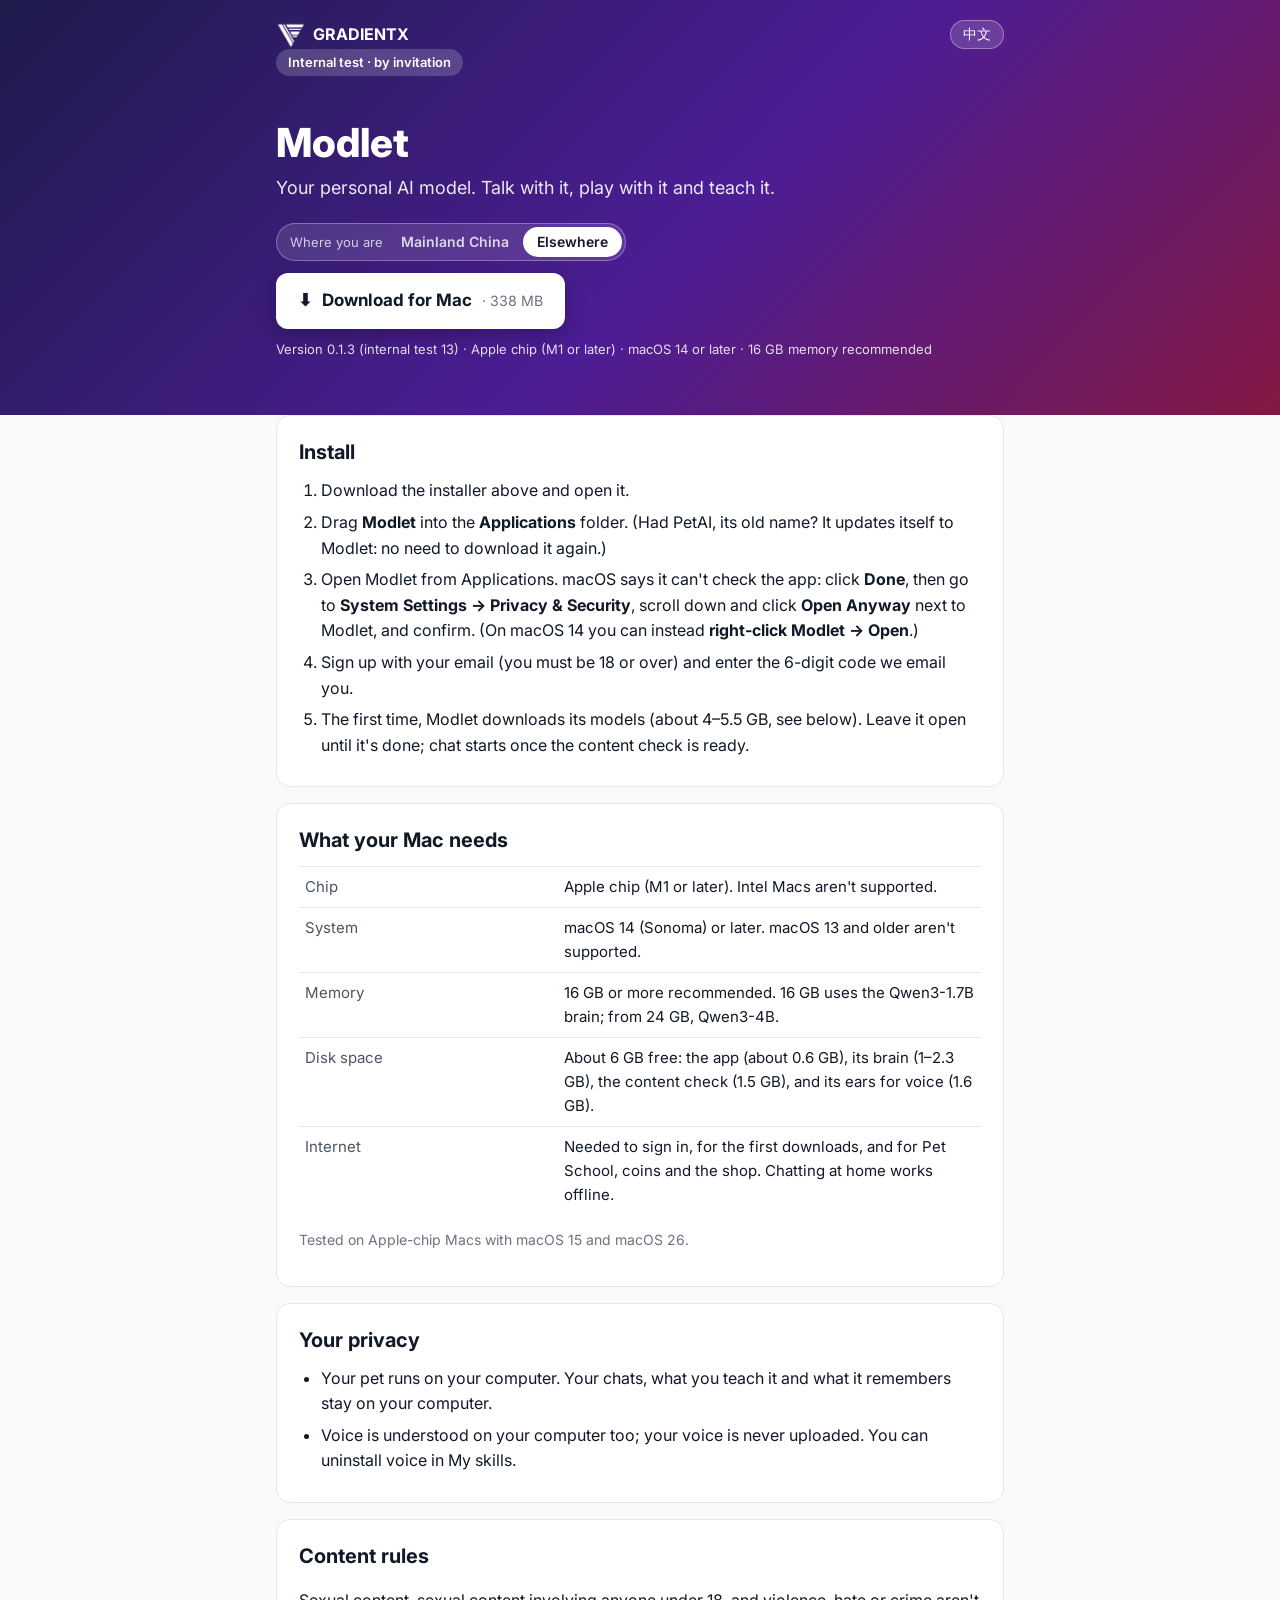
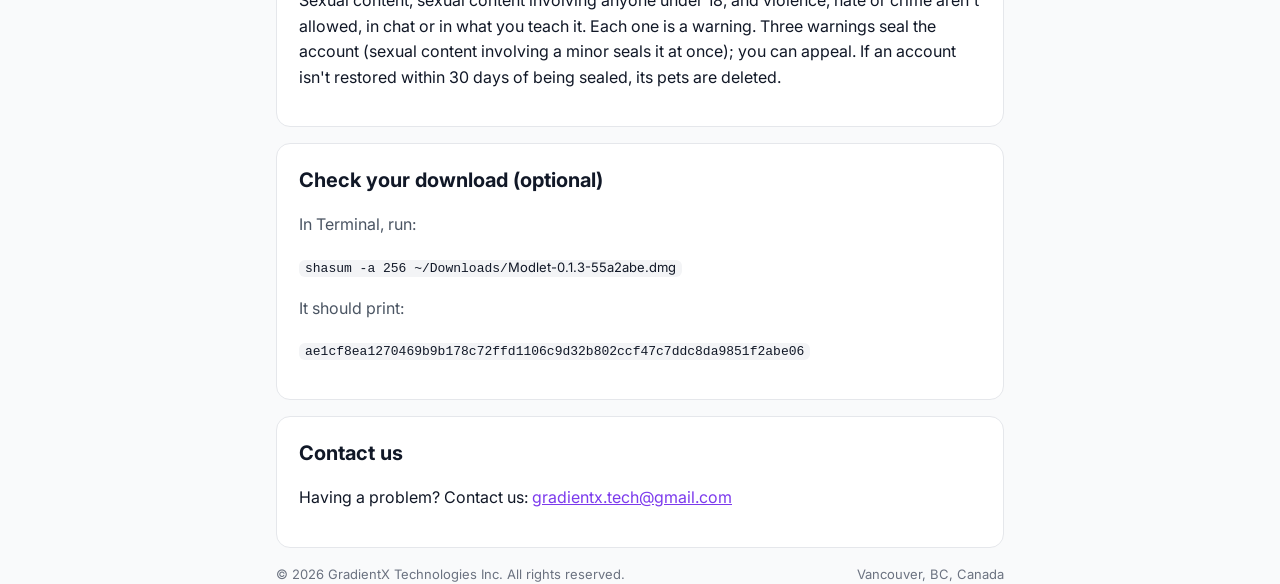
==== commit 28f689f6: "Modlet download page: internal test 13 (Canada and mainland China Mac installers) Co-Authored-By: Cl" ====
--- a/modlet/index.html
+++ b/modlet/index.html
@@ -82,8 +82,8 @@
         ⬇︎ <span class="en">Download for Windows</span><span class="zh">下载 Windows 版</span> <small>· 81 MB</small>
       </a>
       <div class="meta mac">
-        <span class="en">Version 0.1.2 (internal test 12) · Apple chip (M1 or later) · macOS 14 or later · 16 GB memory recommended</span>
-        <span class="zh">版本 0.1.2（内测 12）· 需要 Apple 芯片（M1 或更新）· macOS 14 或更新 · 建议 16 GB 内存</span>
+        <span class="en">Version 0.1.3 (internal test 13) · Apple chip (M1 or later) · macOS 14 or later · 16 GB memory recommended</span>
+        <span class="zh">版本 0.1.3（内测 13）· 需要 Apple 芯片（M1 或更新）· macOS 14 或更新 · 建议 16 GB 内存</span>
       </div>
       <div class="meta win">
         <span class="en">Version 0.1.0 (Windows internal test 5) · Windows 10 or 11, 64-bit · NVIDIA graphics card with 6 GB or more</span>
@@ -183,9 +183,9 @@
       <h2><span class="en">Check your download (optional)</span><span class="zh">核对下载的文件（可选）</span></h2>
       <p class="muted"><span class="en mac">In Terminal, run:</span><span class="zh mac">在「终端」里运行：</span><span class="en win">In Command Prompt, run:</span><span class="zh win">在「命令提示符」里运行：</span></p>
       <div class="mac">
-      <p><code>shasum -a 256 ~/Downloads/<span id="sum-mac-file">Modlet-0.1.2-33b94c6.dmg</span></code></p>
+      <p><code>shasum -a 256 ~/Downloads/<span id="sum-mac-file">Modlet-0.1.3-55a2abe.dmg</span></code></p>
       <p class="muted"><span class="en">It should print:</span><span class="zh">应该显示：</span></p>
-      <p><code id="sum-mac">d8d483b75163af54e5fdcdb281e588c4ca287b11028cb1ddc8d6599dd9948dbf</code></p>
+      <p><code id="sum-mac">ae1cf8ea1270469b9b178c72ffd1106c9d32b802ccf47c7ddc8da9851f2abe06</code></p>
       </div>
       <div class="win">
       <p><code>certutil -hashfile %USERPROFILE%\Downloads\Modlet-Setup-0.1.0-d2a2415.exe SHA256</code></p>
@@ -212,10 +212,10 @@
       // packs, Baidu Baike, 12356), still on GitHub until a mainland mirror exists; Windows the same file for both.
       var GH = "https://github.com/gradientx-tech/petai-releases/releases/download/";
       var DL = {
-        gl: { mac: GH + "v0.1.2-test12/Modlet-0.1.2-33b94c6.dmg", win: GH + "v0.1.0-win5/Modlet-Setup-0.1.0-d2a2415.exe",
-              macFile: "Modlet-0.1.2-33b94c6.dmg", macSum: "d8d483b75163af54e5fdcdb281e588c4ca287b11028cb1ddc8d6599dd9948dbf" },
-        cn: { mac: GH + "v0.1.2-test12/Modlet-CN-0.1.2-33b94c6.dmg", win: GH + "v0.1.0-win5/Modlet-Setup-0.1.0-d2a2415.exe",
-              macFile: "Modlet-CN-0.1.2-33b94c6.dmg", macSum: "fe4004a4181b3b5ca9db77f273d9c3257384bf7dfe8b96bf96bfe59de462af0d" }
+        gl: { mac: GH + "v0.1.3-test13/Modlet-0.1.3-55a2abe.dmg", win: GH + "v0.1.0-win5/Modlet-Setup-0.1.0-d2a2415.exe",
+              macFile: "Modlet-0.1.3-55a2abe.dmg", macSum: "ae1cf8ea1270469b9b178c72ffd1106c9d32b802ccf47c7ddc8da9851f2abe06" },
+        cn: { mac: GH + "v0.1.3-test13/Modlet-CN-0.1.3-55a2abe.dmg", win: GH + "v0.1.0-win5/Modlet-Setup-0.1.0-d2a2415.exe",
+              macFile: "Modlet-CN-0.1.3-55a2abe.dmg", macSum: "64f4e734b0f4fb6c85c1e22e410fae313fb34d062d89f1844a7a71906c1cb8c3" }
       };
       var get = function (k) { try { return localStorage.getItem(k); } catch (e) { return null; } };
       var put = function (k, v) { try { localStorage.setItem(k, v); } catch (e) {} };
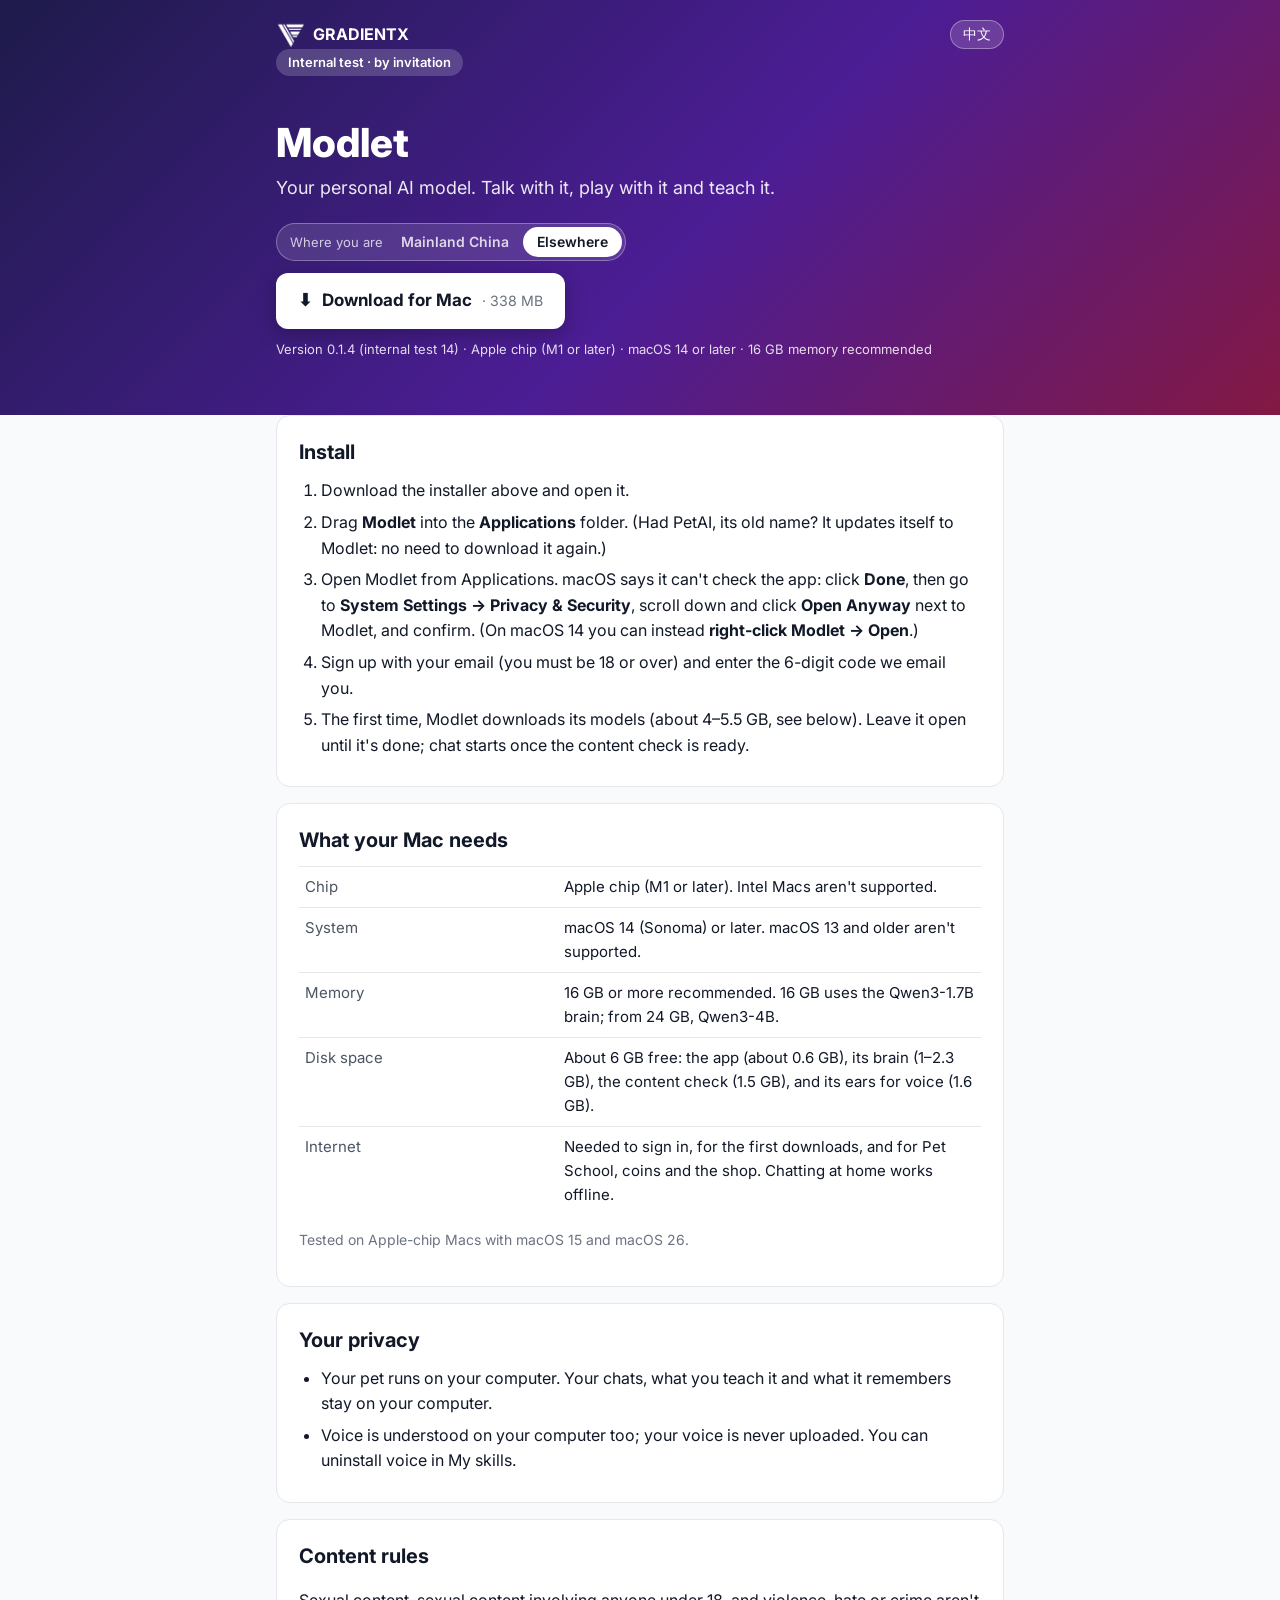
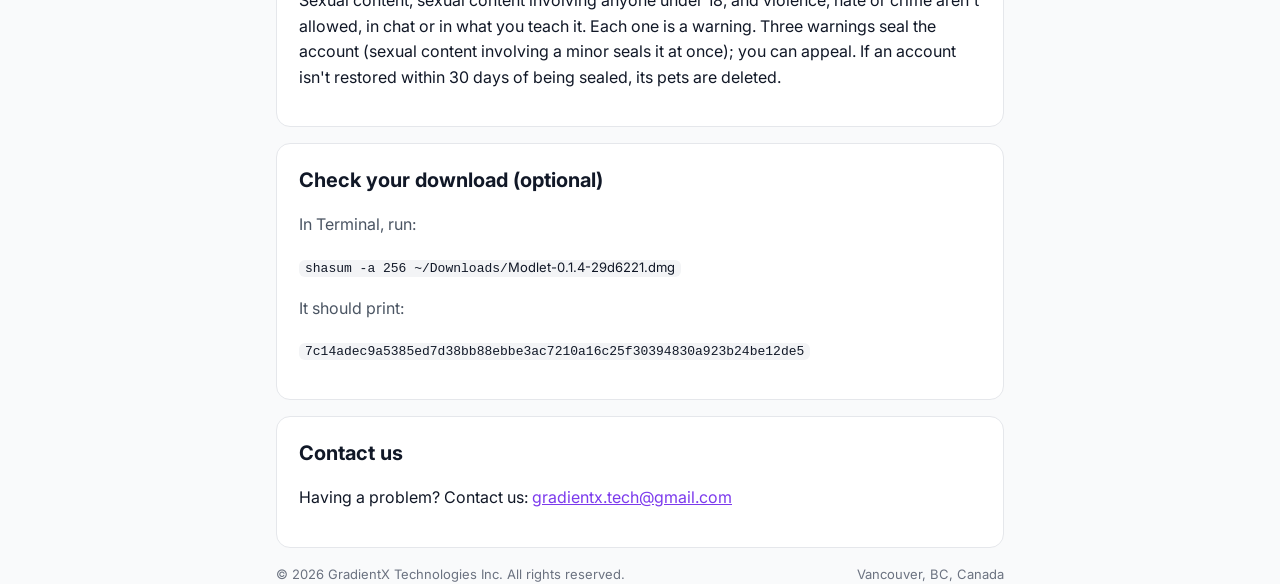
==== commit ce024ae1: "Modlet download page: internal test 14 Co-Authored-By: Claude Opus 5.5 <noreply@anthropic.com>" ====
--- a/modlet/index.html
+++ b/modlet/index.html
@@ -82,8 +82,8 @@
         ⬇︎ <span class="en">Download for Windows</span><span class="zh">下载 Windows 版</span> <small>· 81 MB</small>
       </a>
       <div class="meta mac">
-        <span class="en">Version 0.1.3 (internal test 13) · Apple chip (M1 or later) · macOS 14 or later · 16 GB memory recommended</span>
-        <span class="zh">版本 0.1.3（内测 13）· 需要 Apple 芯片（M1 或更新）· macOS 14 或更新 · 建议 16 GB 内存</span>
+        <span class="en">Version 0.1.4 (internal test 14) · Apple chip (M1 or later) · macOS 14 or later · 16 GB memory recommended</span>
+        <span class="zh">版本 0.1.4（内测 14）· 需要 Apple 芯片（M1 或更新）· macOS 14 或更新 · 建议 16 GB 内存</span>
       </div>
       <div class="meta win">
         <span class="en">Version 0.1.0 (Windows internal test 5) · Windows 10 or 11, 64-bit · NVIDIA graphics card with 6 GB or more</span>
@@ -183,9 +183,9 @@
       <h2><span class="en">Check your download (optional)</span><span class="zh">核对下载的文件（可选）</span></h2>
       <p class="muted"><span class="en mac">In Terminal, run:</span><span class="zh mac">在「终端」里运行：</span><span class="en win">In Command Prompt, run:</span><span class="zh win">在「命令提示符」里运行：</span></p>
       <div class="mac">
-      <p><code>shasum -a 256 ~/Downloads/<span id="sum-mac-file">Modlet-0.1.3-55a2abe.dmg</span></code></p>
+      <p><code>shasum -a 256 ~/Downloads/<span id="sum-mac-file">Modlet-0.1.4-29d6221.dmg</span></code></p>
       <p class="muted"><span class="en">It should print:</span><span class="zh">应该显示：</span></p>
-      <p><code id="sum-mac">ae1cf8ea1270469b9b178c72ffd1106c9d32b802ccf47c7ddc8da9851f2abe06</code></p>
+      <p><code id="sum-mac">7c14adec9a5385ed7d38bb88ebbe3ac7210a16c25f30394830a923b24be12de5</code></p>
       </div>
       <div class="win">
       <p><code>certutil -hashfile %USERPROFILE%\Downloads\Modlet-Setup-0.1.0-d2a2415.exe SHA256</code></p>
@@ -212,10 +212,10 @@
       // packs, Baidu Baike, 12356), still on GitHub until a mainland mirror exists; Windows the same file for both.
       var GH = "https://github.com/gradientx-tech/petai-releases/releases/download/";
       var DL = {
-        gl: { mac: GH + "v0.1.3-test13/Modlet-0.1.3-55a2abe.dmg", win: GH + "v0.1.0-win5/Modlet-Setup-0.1.0-d2a2415.exe",
-              macFile: "Modlet-0.1.3-55a2abe.dmg", macSum: "ae1cf8ea1270469b9b178c72ffd1106c9d32b802ccf47c7ddc8da9851f2abe06" },
-        cn: { mac: GH + "v0.1.3-test13/Modlet-CN-0.1.3-55a2abe.dmg", win: GH + "v0.1.0-win5/Modlet-Setup-0.1.0-d2a2415.exe",
-              macFile: "Modlet-CN-0.1.3-55a2abe.dmg", macSum: "64f4e734b0f4fb6c85c1e22e410fae313fb34d062d89f1844a7a71906c1cb8c3" }
+        gl: { mac: GH + "v0.1.4-test14/Modlet-0.1.4-29d6221.dmg", win: GH + "v0.1.0-win5/Modlet-Setup-0.1.0-d2a2415.exe",
+              macFile: "Modlet-0.1.4-29d6221.dmg", macSum: "7c14adec9a5385ed7d38bb88ebbe3ac7210a16c25f30394830a923b24be12de5" },
+        cn: { mac: GH + "v0.1.4-test14/Modlet-CN-0.1.4-29d6221.dmg", win: GH + "v0.1.0-win5/Modlet-Setup-0.1.0-d2a2415.exe",
+              macFile: "Modlet-CN-0.1.4-29d6221.dmg", macSum: "5ea515760280783004c398415d2890264dca56f54d99f5ba51c46135f716f236" }
       };
       var get = function (k) { try { return localStorage.getItem(k); } catch (e) { return null; } };
       var put = function (k, v) { try { localStorage.setItem(k, v); } catch (e) {} };
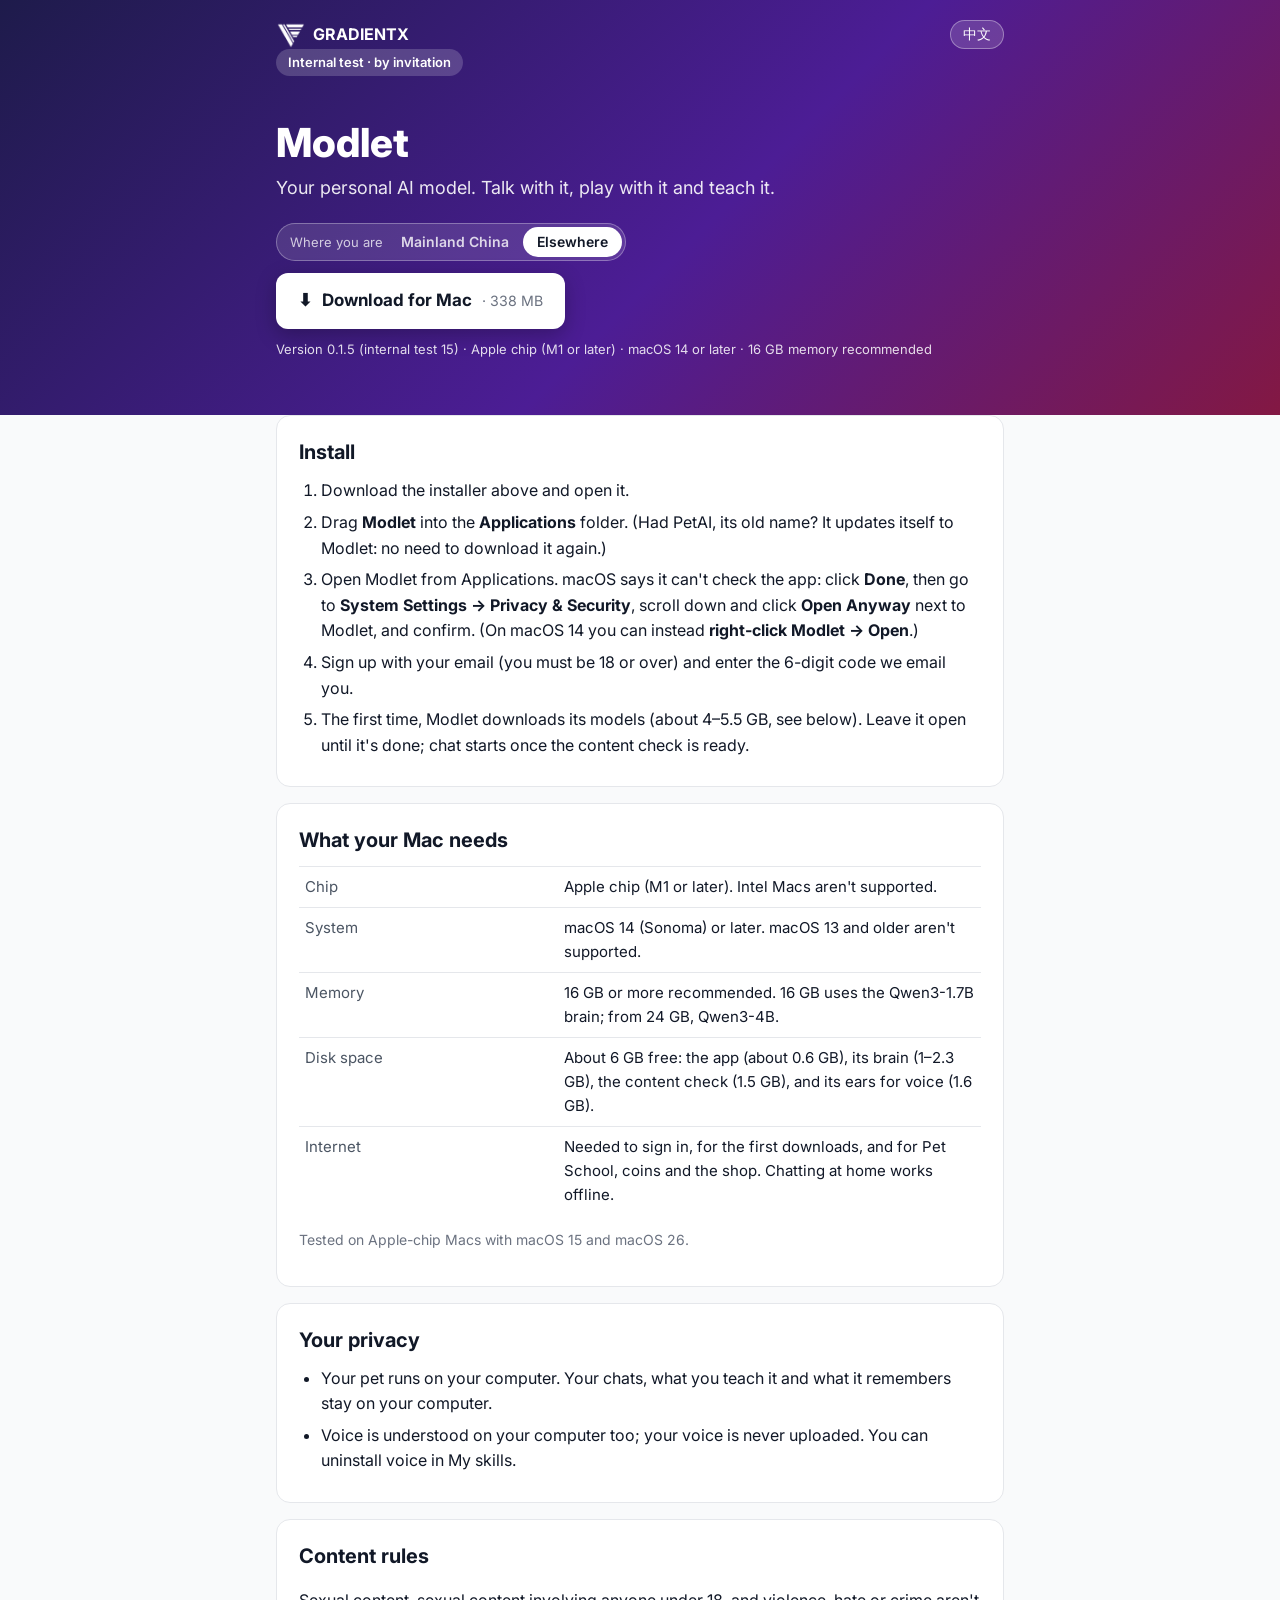
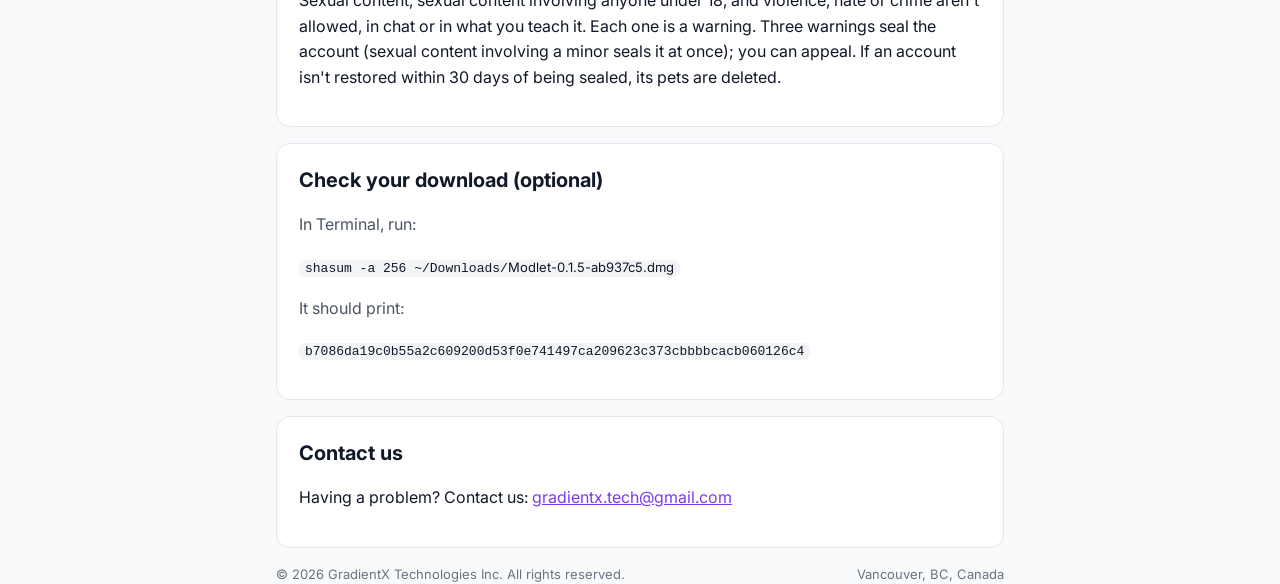
==== commit d23d4282: "Modlet download page: internal test 15" ====
--- a/modlet/index.html
+++ b/modlet/index.html
@@ -82,8 +82,8 @@
         ⬇︎ <span class="en">Download for Windows</span><span class="zh">下载 Windows 版</span> <small>· 81 MB</small>
       </a>
       <div class="meta mac">
-        <span class="en">Version 0.1.4 (internal test 14) · Apple chip (M1 or later) · macOS 14 or later · 16 GB memory recommended</span>
-        <span class="zh">版本 0.1.4（内测 14）· 需要 Apple 芯片（M1 或更新）· macOS 14 或更新 · 建议 16 GB 内存</span>
+        <span class="en">Version 0.1.5 (internal test 15) · Apple chip (M1 or later) · macOS 14 or later · 16 GB memory recommended</span>
+        <span class="zh">版本 0.1.5（内测 15）· 需要 Apple 芯片（M1 或更新）· macOS 14 或更新 · 建议 16 GB 内存</span>
       </div>
       <div class="meta win">
         <span class="en">Version 0.1.0 (Windows internal test 5) · Windows 10 or 11, 64-bit · NVIDIA graphics card with 6 GB or more</span>
@@ -183,9 +183,9 @@
       <h2><span class="en">Check your download (optional)</span><span class="zh">核对下载的文件（可选）</span></h2>
       <p class="muted"><span class="en mac">In Terminal, run:</span><span class="zh mac">在「终端」里运行：</span><span class="en win">In Command Prompt, run:</span><span class="zh win">在「命令提示符」里运行：</span></p>
       <div class="mac">
-      <p><code>shasum -a 256 ~/Downloads/<span id="sum-mac-file">Modlet-0.1.4-29d6221.dmg</span></code></p>
+      <p><code>shasum -a 256 ~/Downloads/<span id="sum-mac-file">Modlet-0.1.5-ab937c5.dmg</span></code></p>
       <p class="muted"><span class="en">It should print:</span><span class="zh">应该显示：</span></p>
-      <p><code id="sum-mac">7c14adec9a5385ed7d38bb88ebbe3ac7210a16c25f30394830a923b24be12de5</code></p>
+      <p><code id="sum-mac">b7086da19c0b55a2c609200d53f0e741497ca209623c373cbbbbcacb060126c4</code></p>
       </div>
       <div class="win">
       <p><code>certutil -hashfile %USERPROFILE%\Downloads\Modlet-Setup-0.1.0-d2a2415.exe SHA256</code></p>
@@ -212,10 +212,10 @@
       // packs, Baidu Baike, 12356), still on GitHub until a mainland mirror exists; Windows the same file for both.
       var GH = "https://github.com/gradientx-tech/petai-releases/releases/download/";
       var DL = {
-        gl: { mac: GH + "v0.1.4-test14/Modlet-0.1.4-29d6221.dmg", win: GH + "v0.1.0-win5/Modlet-Setup-0.1.0-d2a2415.exe",
-              macFile: "Modlet-0.1.4-29d6221.dmg", macSum: "7c14adec9a5385ed7d38bb88ebbe3ac7210a16c25f30394830a923b24be12de5" },
-        cn: { mac: GH + "v0.1.4-test14/Modlet-CN-0.1.4-29d6221.dmg", win: GH + "v0.1.0-win5/Modlet-Setup-0.1.0-d2a2415.exe",
-              macFile: "Modlet-CN-0.1.4-29d6221.dmg", macSum: "5ea515760280783004c398415d2890264dca56f54d99f5ba51c46135f716f236" }
+        gl: { mac: GH + "v0.1.5-test15/Modlet-0.1.5-ab937c5.dmg", win: GH + "v0.1.0-win5/Modlet-Setup-0.1.0-d2a2415.exe",
+              macFile: "Modlet-0.1.5-ab937c5.dmg", macSum: "b7086da19c0b55a2c609200d53f0e741497ca209623c373cbbbbcacb060126c4" },
+        cn: { mac: GH + "v0.1.5-test15/Modlet-CN-0.1.5-ab937c5.dmg", win: GH + "v0.1.0-win5/Modlet-Setup-0.1.0-d2a2415.exe",
+              macFile: "Modlet-CN-0.1.5-ab937c5.dmg", macSum: "3052faf32a8f76b04e85c87aaf4993fec1bff4148369c87c2cd472e1e5b6e4a8" }
       };
       var get = function (k) { try { return localStorage.getItem(k); } catch (e) { return null; } };
       var put = function (k, v) { try { localStorage.setItem(k, v); } catch (e) {} };
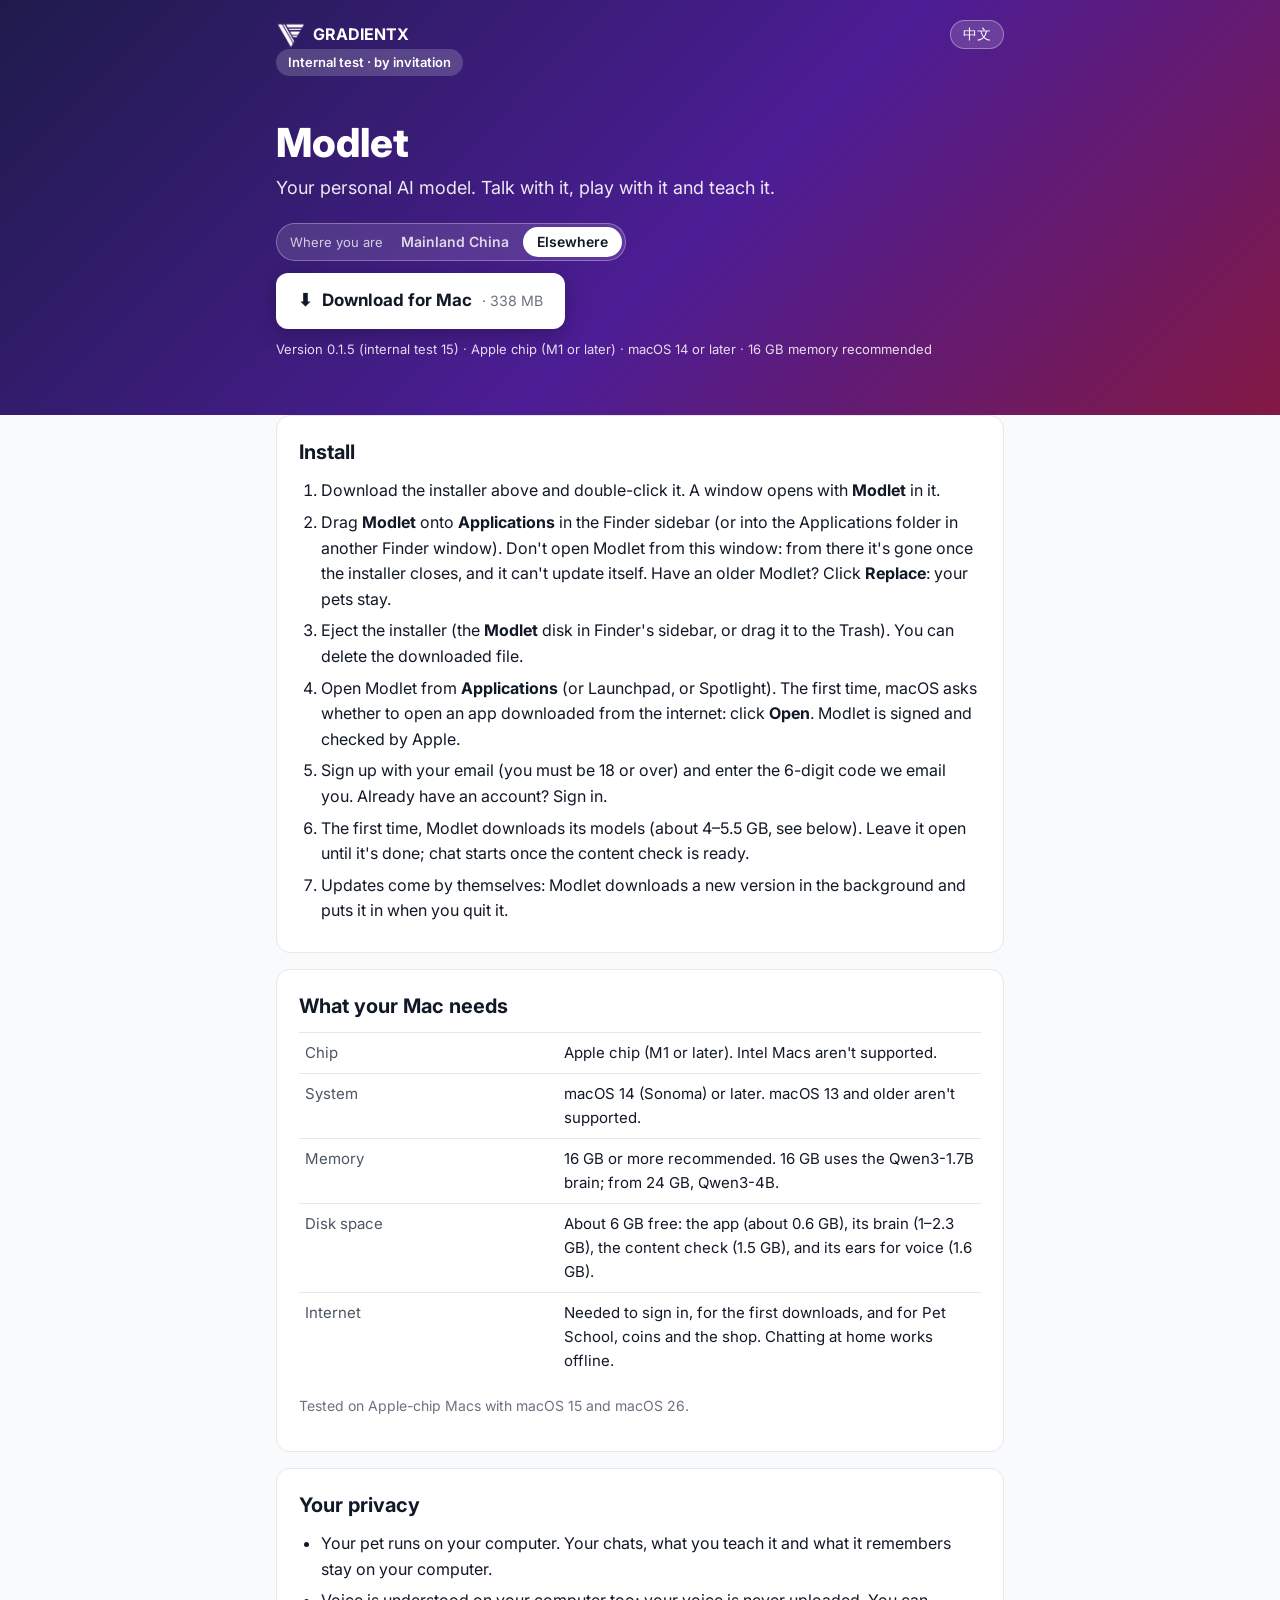
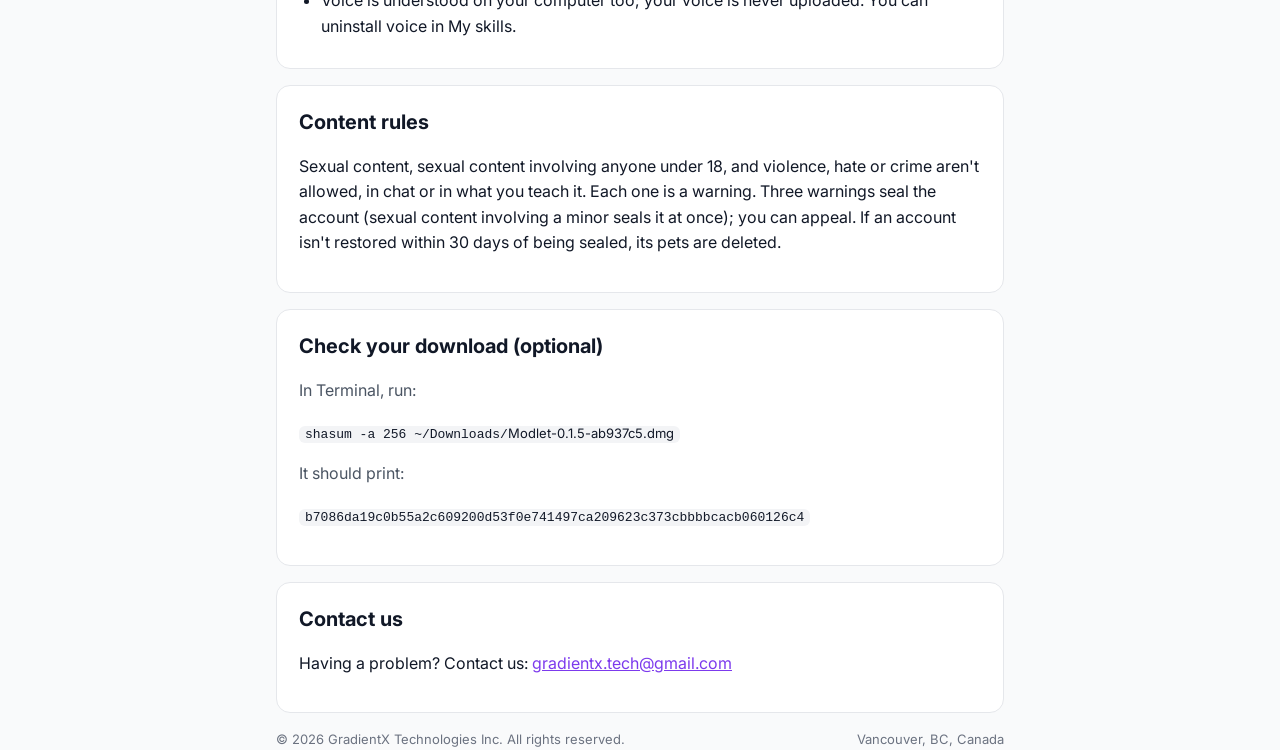
==== commit 7b36a057: "Modlet download page: Mac install steps for the notarized app (drag into Applications, don't run it " ====
--- a/modlet/index.html
+++ b/modlet/index.html
@@ -100,18 +100,22 @@
     <section class="card">
       <h2><span class="en">Install</span><span class="zh">安装步骤</span></h2>
       <ol class="en mac">
-        <li>Download the installer above and open it.</li>
-        <li>Drag <b>Modlet</b> into the <b>Applications</b> folder. (Had PetAI, its old name? It updates itself to Modlet: no need to download it again.)</li>
-        <li>Open Modlet from Applications. macOS says it can't check the app: click <b>Done</b>, then go to <b>System Settings → Privacy &amp; Security</b>, scroll down and click <b>Open Anyway</b> next to Modlet, and confirm. (On macOS 14 you can instead <b>right-click Modlet → Open</b>.)</li>
-        <li>Sign up with your email (you must be 18 or over) and enter the 6-digit code we email you.</li>
+        <li>Download the installer above and double-click it. A window opens with <b>Modlet</b> in it.</li>
+        <li>Drag <b>Modlet</b> onto <b>Applications</b> in the Finder sidebar (or into the Applications folder in another Finder window). Don't open Modlet from this window: from there it's gone once the installer closes, and it can't update itself. Have an older Modlet? Click <b>Replace</b>: your pets stay.</li>
+        <li>Eject the installer (the <b>Modlet</b> disk in Finder's sidebar, or drag it to the Trash). You can delete the downloaded file.</li>
+        <li>Open Modlet from <b>Applications</b> (or Launchpad, or Spotlight). The first time, macOS asks whether to open an app downloaded from the internet: click <b>Open</b>. Modlet is signed and checked by Apple.</li>
+        <li>Sign up with your email (you must be 18 or over) and enter the 6-digit code we email you. Already have an account? Sign in.</li>
         <li>The first time, Modlet downloads its models (about 4–5.5 GB, see below). Leave it open until it's done; chat starts once the content check is ready.</li>
+        <li>Updates come by themselves: Modlet downloads a new version in the background and puts it in when you quit it.</li>
       </ol>
       <ol class="zh mac">
-        <li>下载上面的安装包，双击打开。</li>
-        <li>把 <b>Modlet</b> 拖进「<b>应用程序</b>」文件夹。（装过它的旧名字 PetAI？它会自动更新成 Modlet，不用重新下载。）</li>
-        <li>在「应用程序」里打开 Modlet，系统会提示无法验证这个 App：点「<b>完成</b>」，然后打开「<b>系统设置 → 隐私与安全性</b>」，往下找到 Modlet，点「<b>仍要打开</b>」并确认。（macOS 14 上也可以直接<b>右键点 Modlet → 打开</b>。）</li>
-        <li>用邮箱注册（需要年满 18 岁），输入我们发到你邮箱的 6 位验证码。</li>
+        <li>下载上面的安装包，双击打开。会出现一个窗口，里面是 <b>Modlet</b>。</li>
+        <li>把 <b>Modlet</b> 拖到访达左边栏的「<b>应用程序</b>」上（或者另开一个访达窗口，拖进「应用程序」文件夹）。不要直接在这个窗口里打开 Modlet：从这里打开的话，关掉安装包它就没了，也没法自动更新。电脑上已经有旧版 Modlet？选「<b>替换</b>」，宠物都会保留。</li>
+        <li>推出安装包（访达左边栏里的 <b>Modlet</b> 磁盘，或把它拖到废纸篓）。下载的安装包文件之后可以删掉。</li>
+        <li>从「<b>应用程序</b>」里打开 Modlet（也可以用启动台或聚焦搜索）。第一次打开时，系统会问要不要打开从网上下载的 App：点「<b>打开</b>」。Modlet 已经过苹果签名和检查。</li>
+        <li>用邮箱注册（需要年满 18 岁），输入我们发到你邮箱的 6 位验证码。已经有账号？直接登录。</li>
         <li>第一次打开时，Modlet 会下载它的模型（约 4–5.5 GB，见下方）。下载完之前请保持打开；内容安全检查准备好之后就能聊天了。</li>
+        <li>之后的更新是自动的：Modlet 会在后台下载新版本，你退出 Modlet 时装上。</li>
       </ol>
       <ol class="en win">
         <li>Download the installer above and open it.</li>
